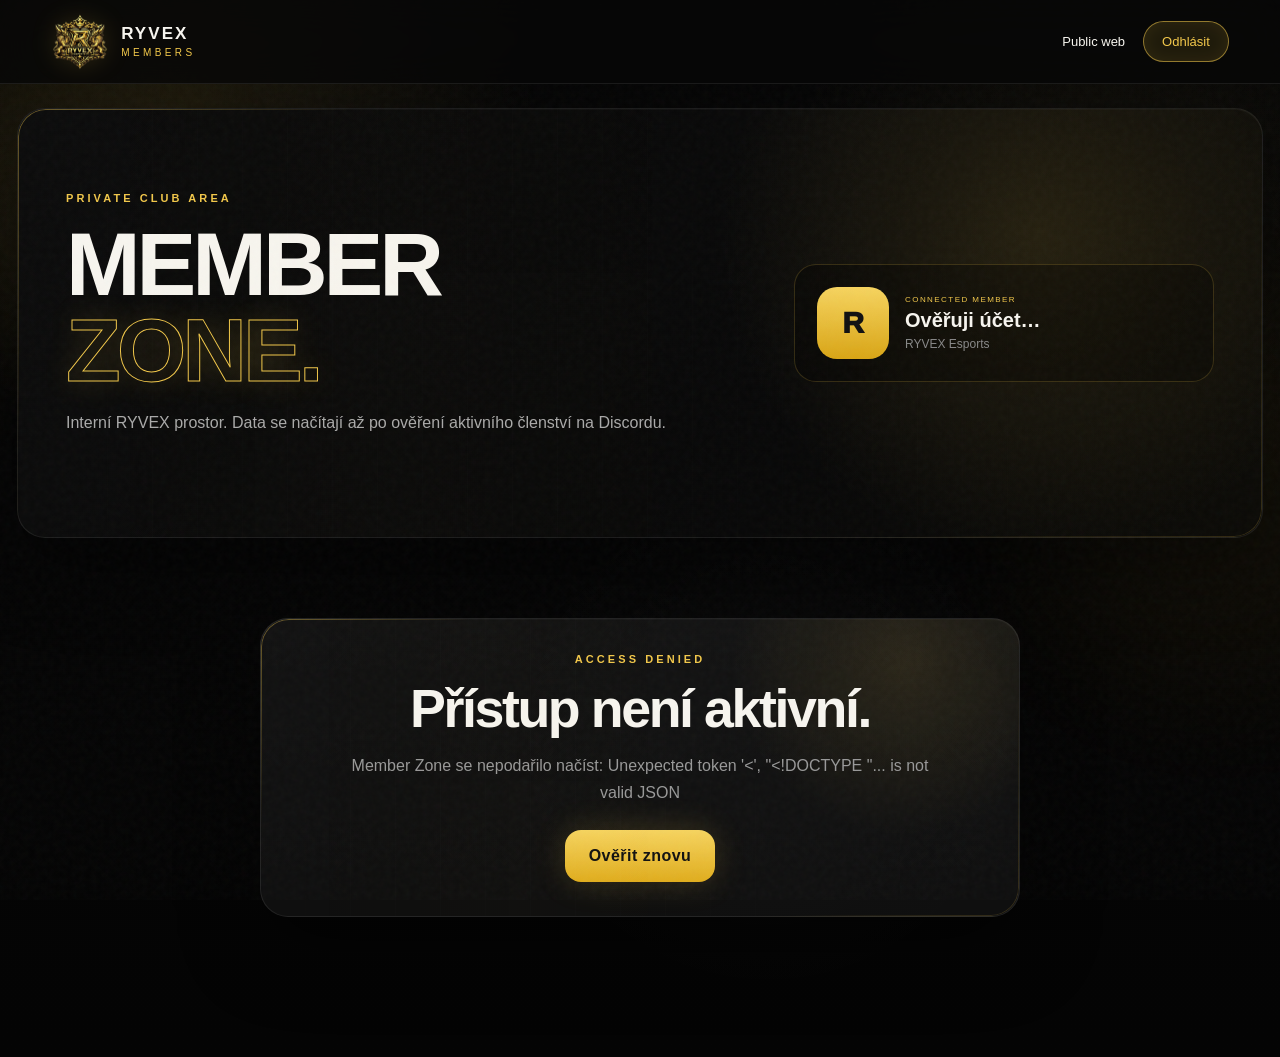
==== members.html @ 7bef1211 "Add files via upload" ====
<!doctype html>
<html lang="cs">
<head>
  <meta charset="utf-8" />
  <meta name="viewport" content="width=device-width, initial-scale=1" />
  <meta name="theme-color" content="#060606" />
  <meta name="robots" content="noindex,nofollow" />
  <title>RYVEX Member Zone</title>
  <link rel="icon" href="assets/ryvex-emblem.png" />
  <link rel="stylesheet" href="styles.css" />
</head>
<body class="member-page">
  <div class="bg-orb orb-a"></div><div class="bg-orb orb-b"></div><div class="noise"></div>
  <header class="topbar">
    <a class="brand" href="/" aria-label="RYVEX Esports – domů"><img src="assets/ryvex-emblem.png" alt="" /><div><strong>RYVEX</strong><span>MEMBERS</span></div></a>
    <nav class="member-top-actions"><a href="/">Public web</a><a class="nav-cta" href="/auth/logout">Odhlásit</a></nav>
  </header>

  <main class="member-shell">
    <section class="member-hero panel">
      <div>
        <div class="eyebrow">PRIVATE CLUB AREA</div>
        <h1>MEMBER<br><span>ZONE.</span></h1>
        <p>Interní RYVEX prostor. Data se načítají až po ověření aktivního členství na Discordu.</p>
      </div>
      <div class="member-identity" id="memberIdentity"><div class="member-avatar">R</div><div><small>CONNECTED MEMBER</small><strong>Ověřuji účet…</strong><span>RYVEX Esports</span></div></div>
    </section>

    <section class="member-dashboard" id="memberDashboard" hidden>
      <div class="member-kpis">
        <article class="member-kpi panel"><span id="mMembers">—</span><strong>MEMBERS</strong><small>Club roster</small></article>
        <article class="member-kpi panel"><span id="mOnline">—</span><strong>ONLINE</strong><small>Discord live</small></article>
        <article class="member-kpi panel"><span id="mWins">—</span><strong>WINS</strong><small>Manager sync</small></article>
        <article class="member-kpi panel"><span id="mForm">—</span><strong>FORM</strong><small>Recent games</small></article>
      </div>

      <div class="member-layout">
        <section class="panel member-block"><div class="member-block-head"><div><div class="eyebrow">CLUB CALENDAR</div><h2>Next events</h2></div><span class="status-pill live-ok">PRIVATE LIVE</span></div><div class="member-list" id="memberEvents"></div></section>
        <section class="panel member-block"><div class="member-block-head"><div><div class="eyebrow">RYVEX MANAGER</div><h2>Recent results</h2></div></div><div class="member-list" id="memberResults"></div></section>
      </div>

      <section class="panel member-block"><div class="member-block-head"><div><div class="eyebrow">ROSTER</div><h2>Club members</h2></div><span class="status-pill" id="memberRosterCount">LIVE</span></div><div class="member-roster" id="memberRoster"></div></section>

      <section class="member-tools">
        <article class="panel member-tool"><span>01</span><strong>Hlasování</strong><p>Interní týmová hlasování a účast.</p><small>COMING NEXT</small></article>
        <article class="panel member-tool"><span>02</span><strong>Lineup Studio</strong><p>Sestava, pozice a matchday příprava.</p><small>COMING NEXT</small></article>
        <article class="panel member-tool"><span>03</span><strong>Club Center</strong><p>Interní panely RYVEX Manageru na webu.</p><small>COMING NEXT</small></article>
      </section>
    </section>

    <section class="panel member-error" id="memberError" hidden><div class="eyebrow">ACCESS DENIED</div><h2>Přístup není aktivní.</h2><p id="memberErrorText">Pro vstup musí být Discord účet členem RYVEX Esports.</p><a class="btn btn-primary" href="/auth/login">Ověřit znovu</a></section>
  </main>
  <script src="members.js"></script>
</body>
</html>
---- styles.css ----
:root{
  --bg:#050505;--bg-soft:#090909;--panel:rgba(15,15,15,.82);--panel-strong:rgba(12,12,12,.94);
  --gold:#f2c84b;--gold-2:#a67917;--gold-soft:rgba(242,200,75,.12);--gold-line:rgba(242,200,75,.22);
  --text:#f7f5ef;--muted:#a8a8a8;--line:rgba(255,255,255,.08);--radius:28px;--shadow:0 30px 80px rgba(0,0,0,.45)
}
*{box-sizing:border-box}html{scroll-behavior:smooth}body{margin:0;background:radial-gradient(circle at 15% 10%,rgba(242,200,75,.09),transparent 24%),radial-gradient(circle at 86% 22%,rgba(242,200,75,.05),transparent 24%),radial-gradient(circle at 60% 70%,rgba(255,255,255,.02),transparent 25%),linear-gradient(180deg,#060606 0%,#040404 100%);color:var(--text);font-family:Inter,ui-sans-serif,-apple-system,BlinkMacSystemFont,"Segoe UI",sans-serif;overflow-x:hidden}a{color:inherit;text-decoration:none}img{display:block;max-width:100%}
.noise{position:fixed;inset:0;pointer-events:none;z-index:2;opacity:.035;background-image:url("data:image/svg+xml,%3Csvg viewBox='0 0 180 180' xmlns='http://www.w3.org/2000/svg'%3E%3Cfilter id='n'%3E%3CfeTurbulence type='fractalNoise' baseFrequency='.8' numOctaves='4' stitchTiles='stitch'/%3E%3C/filter%3E%3Crect width='100%25' height='100%25' filter='url(%23n)' opacity='.9'/%3E%3C/svg%3E")}
.bg-orb{position:fixed;border-radius:50%;filter:blur(95px);pointer-events:none;z-index:0;opacity:.95}.orb-a{width:260px;height:260px;left:-80px;top:80px;background:rgba(242,200,75,.08)}.orb-b{width:360px;height:360px;right:-120px;top:320px;background:rgba(242,200,75,.06)}.orb-c{width:260px;height:260px;left:40%;bottom:10%;background:rgba(255,255,255,.025)}
.topbar{position:sticky;top:0;z-index:60;height:84px;padding:0 clamp(18px,4vw,54px);display:flex;align-items:center;justify-content:space-between;background:rgba(7,7,7,.78);border-bottom:1px solid var(--line);backdrop-filter:blur(18px)}
.brand{display:flex;align-items:center;gap:12px;position:relative;z-index:1}.brand img{width:58px;height:58px;object-fit:contain;border:0!important;border-radius:0!important;background:transparent!important;box-shadow:none!important;filter:drop-shadow(0 0 12px rgba(242,200,75,.15))}.brand div{display:grid;line-height:1}.brand strong{font-size:17px;letter-spacing:.12em}.brand span{font-size:10px;letter-spacing:.34em;color:var(--gold);margin-top:6px}
.nav{display:flex;align-items:center;gap:22px;font-size:13px;color:#d8d8d8}.nav a{transition:.25s}.nav a:hover{color:var(--gold)}.nav-cta{padding:12px 18px;border:1px solid rgba(242,200,75,.55);border-radius:999px;color:var(--gold)!important;background:rgba(242,200,75,.10);box-shadow:inset 0 0 18px rgba(242,200,75,.08)}.menu-toggle{display:none;background:none;border:0;color:white;font-size:28px}
.page-shell{position:relative;z-index:1;width:min(1280px,calc(100% - 34px));margin:0 auto;padding:24px 0 36px}.section{padding:30px 0}
.panel{background:linear-gradient(180deg,rgba(255,255,255,.025),rgba(255,255,255,.01)),radial-gradient(circle at 85% 15%,rgba(242,200,75,.11),transparent 25%),var(--panel);border:1px solid rgba(255,255,255,.08);box-shadow:var(--shadow),inset 0 1px 0 rgba(255,255,255,.03);border-radius:var(--radius);position:relative;overflow:hidden}.panel::before{content:"";position:absolute;inset:0;border-radius:inherit;padding:1px;background:linear-gradient(135deg,rgba(242,200,75,.42),transparent 20%,transparent 78%,rgba(242,200,75,.18));-webkit-mask:linear-gradient(#000 0 0) content-box,linear-gradient(#000 0 0);-webkit-mask-composite:xor;mask-composite:exclude;pointer-events:none}.panel::after{content:"";position:absolute;inset:0;background:linear-gradient(90deg,transparent,rgba(242,200,75,.02),transparent 60%),repeating-linear-gradient(90deg,transparent 0 44px,rgba(255,255,255,.012) 44px 45px);opacity:.55;pointer-events:none}
.panel-hero{min-height:650px;padding:58px;display:flex;align-items:center;position:relative;overflow:hidden;border:1px solid rgba(255,255,255,.08);border-bottom:0;border-radius:30px 30px 0 0;background:linear-gradient(110deg,rgba(12,12,12,.97) 0%,rgba(10,10,10,.94) 52%,rgba(8,10,16,.94) 100%);box-shadow:var(--shadow),inset 0 1px 0 rgba(255,255,255,.03)}
.panel-hero::before{content:"";position:absolute;inset:0;background:radial-gradient(circle at 82% 48%,rgba(242,200,75,.10),transparent 22%),linear-gradient(90deg,transparent 54%,rgba(48,63,120,.06) 100%),repeating-linear-gradient(90deg,transparent 0 52px,rgba(255,255,255,.012) 52px 53px);pointer-events:none}.panel-hero::after{content:"";position:absolute;inset:0;border-radius:inherit;padding:1px;background:linear-gradient(135deg,rgba(242,200,75,.42),transparent 22%,transparent 78%,rgba(242,200,75,.16));-webkit-mask:linear-gradient(#000 0 0) content-box,linear-gradient(#000 0 0);-webkit-mask-composite:xor;mask-composite:exclude;pointer-events:none}
.hero-copy{width:min(58%,720px);position:relative;z-index:3}.eyebrow{color:var(--gold);font-size:11px;font-weight:800;letter-spacing:.28em;margin-bottom:18px}h1,h2,h3{margin:0;letter-spacing:-.045em;line-height:.95}h1{font-size:clamp(56px,7.3vw,106px);font-weight:900}h1 span{color:transparent;-webkit-text-stroke:1px var(--gold);text-shadow:0 0 30px rgba(242,200,75,.16)}h2{font-size:clamp(40px,4.2vw,64px)}.hero p,.feature p,.app-copy p,.join-panel p{max-width:640px;color:#b8b8b8;font-size:17px;line-height:1.8;margin:24px 0 0}.hero-actions{display:flex;gap:14px;flex-wrap:wrap;margin-top:32px}
.btn{display:inline-flex;align-items:center;justify-content:center;min-height:52px;padding:0 24px;border-radius:16px;font-weight:800;letter-spacing:.03em;transition:transform .2s,box-shadow .2s}.btn:hover{transform:translateY(-1px)}.btn-primary{background:linear-gradient(180deg,#f6d45f,#e0ad1d);color:#111;box-shadow:0 0 32px rgba(242,200,75,.18)}.btn-ghost{background:rgba(255,255,255,.02);border:1px solid var(--line);color:#f5f5f5}
.hero-art{position:absolute;right:-2%;top:0;width:51%;height:100%;z-index:1;overflow:hidden;pointer-events:none}.hero-art::before{content:"";position:absolute;inset:0;background:linear-gradient(90deg,rgba(8,8,8,.98) 0%,rgba(8,8,8,.45) 16%,transparent 48%),radial-gradient(circle at 62% 50%,rgba(242,200,75,.10),transparent 42%);z-index:2}.hero-art::after{content:"";position:absolute;inset:0;background:linear-gradient(180deg,rgba(5,5,5,.10),transparent 24%,transparent 74%,rgba(5,5,5,.30));z-index:3}.hero-art img{position:absolute;width:min(690px,98%);height:auto;right:-2%;top:50%;transform:translateY(-50%) scale(1.03);opacity:.31;filter:saturate(.92) brightness(.78) drop-shadow(0 0 28px rgba(242,200,75,.17));z-index:1}.hero-art-glow{position:absolute;width:72%;aspect-ratio:1;right:0;top:50%;transform:translateY(-50%);border-radius:50%;background:radial-gradient(circle,rgba(242,200,75,.16),rgba(242,200,75,.035) 48%,transparent 72%);filter:blur(30px);z-index:0}.hero-art-word{position:absolute;right:-6%;top:44%;transform:translateY(-50%) rotate(-7deg);font-size:clamp(120px,18vw,290px);font-weight:950;letter-spacing:-.09em;color:rgba(255,255,255,.018);z-index:0}
.hero-signature{position:absolute;right:5.5%;bottom:34px;z-index:4;display:flex;align-items:center;gap:12px;color:#8c8c8c;font-size:9px;letter-spacing:.33em}.hero-signature i{width:34px;height:1px;background:rgba(242,200,75,.42)}
.hero-ticker{display:flex;align-items:center;justify-content:center;gap:20px;white-space:nowrap;color:#c6c6c6;font-weight:800;letter-spacing:.15em;font-size:10px;min-height:62px;overflow-x:auto;scrollbar-width:none;padding:0 24px;margin-top:0;border:1px solid rgba(255,255,255,.08);border-top:1px solid rgba(242,200,75,.12);border-radius:0 0 30px 30px;background:linear-gradient(110deg,rgba(12,12,12,.97),rgba(9,9,11,.95) 58%,rgba(8,10,16,.94));box-shadow:0 18px 50px rgba(0,0,0,.28);position:relative}.hero-ticker::before{content:"";position:absolute;inset:0;background:linear-gradient(90deg,transparent,rgba(242,200,75,.028),transparent 62%);pointer-events:none}.hero-ticker::-webkit-scrollbar{display:none}.hero-ticker span{color:var(--gold);flex:0 0 auto}.hero-ticker div{flex:0 0 auto}
.section-head{display:flex;align-items:flex-end;justify-content:space-between;gap:24px;margin-bottom:26px;padding:0 4px}.section-note{max-width:380px;color:var(--muted);text-align:right;line-height:1.7}.status-pill,.badge{font-size:10px;letter-spacing:.14em;font-weight:800;padding:9px 12px;border-radius:999px;border:1px solid rgba(242,200,75,.3);color:var(--gold);background:rgba(242,200,75,.10)}
.match-shell{padding:26px}.match-card-main{display:grid;grid-template-columns:1fr .8fr 1fr;align-items:center;gap:24px;padding:10px 4px 28px}.team-side{display:grid;justify-items:center;gap:8px;text-align:center}.team-side img{width:150px;height:150px;object-fit:contain;border:0;border-radius:0;background:transparent;filter:drop-shadow(0 0 18px rgba(242,200,75,.16))}.team-side strong{font-size:28px;letter-spacing:.06em}.team-side span{font-size:10px;letter-spacing:.26em;color:var(--gold)}.match-meta{text-align:center}.match-meta small{font-size:10px;letter-spacing:.25em;color:var(--muted)}.vs{font-size:54px;font-weight:900;margin:12px 0;color:var(--gold)}.match-meta p{margin:0;color:#b6b6b6;font-size:18px}.match-time{margin-top:14px;font-size:11px;letter-spacing:.17em;color:#d6d6d6}.opponent-mark{width:130px;height:130px;border-radius:22px;border:1px dashed rgba(255,255,255,.14);display:grid;place-items:center;font-size:54px;font-weight:900;color:#333;background:rgba(255,255,255,.015)}
.results-grid{display:grid;grid-template-columns:1fr 1fr;gap:16px}.result-card{border:1px solid var(--line);border-radius:22px;background:rgba(10,10,10,.64);padding:22px;display:grid;gap:16px}.result-card>div{display:flex;justify-content:space-between;align-items:center}.result-card strong{font-size:20px}.result-card b{color:var(--gold)}.result-card small,.muted{color:var(--muted)}
.team-section{padding-top:36px}.roster-grid{display:grid;grid-template-columns:repeat(4,1fr);gap:18px}.player-card{min-height:305px;padding:22px;display:flex;flex-direction:column;justify-content:flex-end;position:relative;overflow:hidden;border-radius:24px;border:1px solid rgba(255,255,255,.08);background:radial-gradient(circle at 50% 12%,rgba(242,200,75,.12),transparent 24%),linear-gradient(165deg,rgba(19,19,19,.96),rgba(8,8,8,.98));box-shadow:var(--shadow)}.player-card::before{content:"";position:absolute;inset:0;border-radius:inherit;padding:1px;background:linear-gradient(135deg,rgba(242,200,75,.34),transparent 24%,transparent 78%,rgba(242,200,75,.14));-webkit-mask:linear-gradient(#000 0 0) content-box,linear-gradient(#000 0 0);-webkit-mask-composite:xor;mask-composite:exclude}.player-card::after{content:"R";position:absolute;top:12px;right:18px;font-size:118px;font-weight:900;color:rgba(242,200,75,.05);line-height:1}.player-card .number{position:absolute;top:18px;left:20px;color:var(--gold);font-size:11px;font-weight:800;letter-spacing:.16em}.player-card .avatar{width:92px;height:92px;border-radius:50%;border:1px solid rgba(242,200,75,.25);display:grid;place-items:center;margin-bottom:28px;font-size:32px;font-weight:900;background:#0d0d0d;color:var(--gold);position:relative;z-index:1}.player-card h3{font-size:23px;position:relative;z-index:1}.player-card p{margin:8px 0 0;color:#9c9c9c;font-size:12px;letter-spacing:.12em;line-height:1.5;position:relative;z-index:1}
.stats-shell{padding:18px}.stats-grid{display:grid;grid-template-columns:repeat(4,1fr);gap:16px}.stat{min-height:180px;border:1px solid var(--line);border-radius:22px;background:rgba(10,10,10,.66);padding:26px;display:flex;flex-direction:column;justify-content:flex-end}.stat span{font-size:58px;font-weight:900;color:var(--gold)}.stat strong{font-size:15px;letter-spacing:.14em;margin-top:10px}.stat small{color:var(--muted);margin-top:8px}
.split-stream{display:grid;grid-template-columns:.82fr 1.18fr;gap:18px;align-items:stretch}.feature,.stream-frame{padding:34px}.feature{display:flex;flex-direction:column;justify-content:center}.stream-frame{aspect-ratio:16/9;position:relative}.live-dot{position:absolute;top:22px;left:22px;font-size:10px;letter-spacing:.16em;background:rgba(0,0,0,.52);padding:9px 12px;border-radius:999px;border:1px solid var(--line);z-index:1}.live-dot span{width:7px;height:7px;background:#555;display:inline-block;border-radius:50%;margin-right:7px}.stream-placeholder{position:absolute;inset:0;display:grid;place-content:center;text-align:center;gap:10px;z-index:1}.play{width:72px;height:72px;border-radius:50%;display:grid;place-items:center;margin:auto;border:1px solid rgba(242,200,75,.3);background:rgba(242,200,75,.12);color:var(--gold)}.stream-placeholder strong{font-size:34px}.stream-placeholder small{color:var(--muted)}
.app-shell{padding:34px;display:grid;grid-template-columns:1fr .85fr;align-items:center;gap:34px}.app-badges{display:flex;gap:10px;margin-top:28px;flex-wrap:wrap}.app-badges span{padding:8px 11px;border-radius:999px;border:1px solid var(--line);font-size:10px;letter-spacing:.15em;color:#b9b9b9;background:rgba(255,255,255,.02)}.app-preview{display:grid;justify-items:center;gap:20px}.phone-mock{width:min(330px,100%);padding:12px;border-radius:34px;border:1px solid rgba(242,200,75,.26);background:linear-gradient(180deg,rgba(255,255,255,.05),rgba(0,0,0,.3));box-shadow:var(--shadow)}.phone-notch{width:94px;height:18px;background:#0b0b0b;border-radius:0 0 16px 16px;margin:0 auto 10px}.phone-screen{min-height:520px;border-radius:24px;padding:18px;background:radial-gradient(circle at 60% 12%,rgba(242,200,75,.10),transparent 22%),linear-gradient(180deg,#0f0f0f,#090909);border:1px solid rgba(255,255,255,.05)}.mini-badge{font-size:10px;letter-spacing:.22em;color:var(--gold);font-weight:800}.mini-title{font-size:28px;font-weight:900;margin-top:16px}.mini-cards{display:grid;gap:12px;margin-top:24px}.mini-cards div{height:74px;border-radius:18px;background:linear-gradient(180deg,rgba(255,255,255,.04),rgba(255,255,255,.015));border:1px solid rgba(242,200,75,.14)}.mini-footer{margin-top:18px;color:#8b8b8b;font-size:12px;line-height:1.6}
.join-panel{padding:34px;display:flex;align-items:center;justify-content:space-between;gap:30px}.footer-wrap{width:min(1280px,calc(100% - 34px));margin:0 auto 44px;padding:28px 0 18px;border-top:1px solid var(--line);display:grid;grid-template-columns:1fr auto auto;align-items:center;gap:26px;color:var(--muted);font-size:12px;position:relative;z-index:1}.footer-brand{display:flex;align-items:center;gap:12px}.footer-brand img{width:48px;height:48px;object-fit:contain;border:0;background:transparent;filter:drop-shadow(0 0 10px rgba(242,200,75,.12))}.footer-brand div{display:grid}.footer-brand strong{color:white}.footer-brand span{font-size:9px;letter-spacing:.17em;color:var(--gold);margin-top:5px}.footer-links{display:flex;gap:20px}.footer-links a:hover{color:var(--gold)}
.reveal{opacity:0;transform:translateY(18px);transition:opacity .7s ease,transform .7s ease}.reveal.visible{opacity:1;transform:none}
@media(max-width:1100px){.split-stream{grid-template-columns:1fr}.app-shell{grid-template-columns:1fr}.hero-copy{width:62%}.hero-art{width:54%}.hero-art img{width:min(600px,104%)}}
@media(max-width:980px){.nav{position:absolute;top:82px;left:14px;right:14px;display:none;flex-direction:column;align-items:stretch;background:#0b0b0b;border:1px solid var(--line);border-radius:20px;padding:18px;box-shadow:var(--shadow)}.nav.open{display:flex}.menu-toggle{display:block}.match-card-main{grid-template-columns:1fr;gap:30px}.roster-grid,.stats-grid{grid-template-columns:repeat(2,1fr)}.join-panel{align-items:flex-start;flex-direction:column}.footer-wrap{grid-template-columns:1fr;justify-items:start}.hero-copy{width:67%}.hero-art{width:48%;opacity:.9}}
@media(max-width:700px){.page-shell{width:min(100% - 18px,1280px);padding-top:12px}.section{padding:20px 0}.topbar{padding:0 14px}.brand img{width:48px;height:48px}.brand div{display:none}.panel-hero{padding:28px 24px;min-height:650px;align-items:flex-start}.hero-copy{width:100%;z-index:4}.hero-art{width:100%;right:-14%;top:18%;height:76%;opacity:.72}.hero-art::before{background:linear-gradient(90deg,rgba(8,8,8,.94) 0%,rgba(8,8,8,.48) 35%,transparent 72%),radial-gradient(circle at 68% 52%,rgba(242,200,75,.08),transparent 44%)}.hero-art img{width:min(520px,100%);right:-4%;opacity:.24}.hero-art-word{font-size:150px;right:-12%;opacity:.7}.hero-signature{right:24px;bottom:22px;font-size:8px}.hero-ticker{justify-content:flex-start;padding:0 16px;overflow:auto}h1{font-size:clamp(46px,14vw,68px)}h2{font-size:clamp(38px,11vw,52px)}.hero p,.feature p,.app-copy p,.join-panel p{font-size:16px;line-height:1.75}.section-head{align-items:flex-start;flex-direction:column}.section-note{text-align:left}.results-grid,.roster-grid,.stats-grid{grid-template-columns:1fr}.match-shell,.stats-shell,.feature,.stream-frame,.app-shell,.join-panel{padding:22px}.team-side img,.opponent-mark{width:120px;height:120px}.app-shell{gap:24px}.phone-screen{min-height:300px}.stream-frame{min-height:320px;aspect-ratio:auto}.stream-placeholder strong{font-size:28px}}

/* RYVEX WEBSITE 1.5 • LIVE + SECURITY UI */
.status-pill.live-ok{border-color:rgba(70,220,125,.42);color:#8ff0b3;background:rgba(70,220,125,.08);box-shadow:0 0 20px rgba(70,220,125,.08)}
.player-card .avatar{overflow:hidden}.player-card .avatar img{width:100%;height:100%;object-fit:cover;border-radius:50%}.presence{position:relative;z-index:2;width:max-content;margin:0 0 10px;padding:6px 8px;border-radius:999px;border:1px solid var(--line);font-size:8px;font-weight:900;letter-spacing:.16em;color:#777;background:rgba(0,0,0,.32)}.presence.online{color:#8ff0b3;border-color:rgba(70,220,125,.28);background:rgba(70,220,125,.08)}
.badge.outcome-w{color:#8ff0b3;border-color:rgba(70,220,125,.35);background:rgba(70,220,125,.08)}.badge.outcome-l{color:#ff9f9f;border-color:rgba(255,100,100,.3);background:rgba(255,100,100,.07)}.badge.outcome-d{color:#d5d5d5;border-color:rgba(255,255,255,.16);background:rgba(255,255,255,.04)}
.stream-frame{overflow:hidden;background:radial-gradient(circle at 50% 50%,rgba(242,200,75,.07),transparent 42%),#070707}.stream-embed{position:absolute;inset:0;width:100%;height:100%;border:0;z-index:0}.live-dot.online{color:#fff;border-color:rgba(255,55,55,.35);background:rgba(130,0,0,.5)}.live-dot.online span{background:#ff3030;box-shadow:0 0 14px rgba(255,48,48,.8)}

.mini-app-head{display:grid;grid-template-columns:38px 1fr auto;align-items:center;gap:9px;padding-bottom:13px;border-bottom:1px solid rgba(255,255,255,.07)}.mini-app-head img{width:38px;height:38px;object-fit:contain;filter:drop-shadow(0 0 8px rgba(242,200,75,.18))}.mini-app-head div{display:grid;gap:2px}.mini-app-head b{font-size:11px;letter-spacing:.03em}.mini-app-head small{font-size:7px;letter-spacing:.2em;color:var(--gold)}.mini-app-head>span{font-size:7px;font-weight:900;letter-spacing:.15em;color:#8ff0b3}.mini-app-head>span i{display:inline-block;width:5px;height:5px;border-radius:50%;background:#53d989;box-shadow:0 0 8px rgba(83,217,137,.8);margin-right:4px}.mini-app-hero{margin-top:14px;padding:16px;border-radius:18px;border:1px solid rgba(242,200,75,.18);background:radial-gradient(circle at 88% 18%,rgba(242,200,75,.12),transparent 34%),linear-gradient(145deg,#17130b,#090909 62%)}.mini-app-hero small{display:block;color:var(--gold);font-size:7px;font-weight:900;letter-spacing:.23em;margin-bottom:8px}.mini-app-hero strong{font-size:24px;line-height:.92;letter-spacing:-.05em}.mini-app-hero strong em{font-style:normal;color:transparent;-webkit-text-stroke:1px var(--gold)}.mini-app-hero p{font-size:9px!important;line-height:1.45!important;color:#8f8f8f!important;margin:9px 0 0!important}.mini-app-stats{display:grid;grid-template-columns:1fr 1fr;gap:8px;margin-top:9px}.mini-app-stats>div{min-height:72px;border-radius:15px;border:1px solid rgba(255,255,255,.07);background:#0c0c0e;padding:12px;display:grid;align-content:end}.mini-app-stats b{font-size:24px;color:var(--gold)}.mini-app-stats small{font-size:7px;letter-spacing:.18em;color:#818181;margin-top:4px}.mini-app-cards{display:grid;grid-template-columns:repeat(3,1fr);gap:7px;margin-top:9px}.mini-app-cards>div{min-width:0;height:65px;border-radius:14px;border:1px solid rgba(242,200,75,.12);background:linear-gradient(180deg,rgba(255,255,255,.035),rgba(255,255,255,.012));padding:10px;display:grid;align-content:end}.mini-app-cards b{font-size:9px;white-space:nowrap;overflow:hidden;text-overflow:ellipsis}.mini-app-cards span{font-size:6.5px;color:#777;margin-top:3px;white-space:nowrap;overflow:hidden;text-overflow:ellipsis}.mini-app-nav{display:grid;grid-template-columns:repeat(4,1fr);gap:5px;margin-top:12px;padding:8px;border-radius:14px;background:#0a0a0c;border:1px solid rgba(255,255,255,.06)}.mini-app-nav span{font-size:7px;color:#747474;text-align:center;padding:5px 2px;border-radius:8px}.mini-app-nav span.active{color:var(--gold);background:rgba(242,200,75,.08)}

@media(max-width:700px){.phone-mock{width:min(330px,100%)}.phone-screen{min-height:500px}.mini-app-cards{grid-template-columns:1fr 1fr 1fr}.result-card strong{font-size:18px}}


/* RYVEX WEBSITE 1.5.1 • LAYOUT FIX
   Keep the hero and main composition at the original 1280px so artwork is not stretched.
   Only the rounded content blocks/cards breathe wider on large desktop screens. */
@media(min-width:1360px){
  #matches .match-shell,
  #team .roster-grid,
  #stats .stats-shell,
  #stream,
  #app .app-shell,
  #members .member-gate{
    width:min(1420px,calc(100vw - 64px));
    position:relative;
    left:50%;
    translate:-50% 0;
  }
}

/* RYVEX WEBSITE 1.6 • MEMBER GATE */
.member-gate{padding:38px;display:grid;grid-template-columns:1.25fr .75fr;gap:28px;align-items:center}.member-gate-copy p{max-width:720px;color:#b8b8b8;font-size:17px;line-height:1.8}.member-benefits{display:flex;flex-wrap:wrap;gap:9px;margin-top:24px}.member-benefits span{padding:8px 11px;border-radius:999px;border:1px solid rgba(242,200,75,.18);background:rgba(242,200,75,.06);color:#d7c57f;font-size:9px;font-weight:900;letter-spacing:.14em}.member-gate-card{min-height:320px;border-radius:24px;border:1px solid rgba(242,200,75,.18);background:linear-gradient(145deg,rgba(242,200,75,.08),rgba(255,255,255,.015) 48%,rgba(0,0,0,.18));padding:28px;display:flex;flex-direction:column;align-items:flex-start;justify-content:center;gap:14px}.member-gate-card p{margin:0;color:#9b9b9b;line-height:1.65}.member-gate-card small{color:#777}.member-lock{width:58px;height:58px;border-radius:18px;display:grid;place-items:center;font-size:30px;font-weight:950;color:#111;background:linear-gradient(180deg,#f6d45f,#dca514);box-shadow:0 0 30px rgba(242,200,75,.16)}.auth-message{margin-top:18px;padding:13px 15px;border-radius:14px;border:1px solid rgba(255,100,100,.24);background:rgba(255,80,80,.06);color:#ffb0b0;font-size:13px;line-height:1.5}

.member-page{min-height:100vh}.member-top-actions{display:flex;align-items:center;gap:18px;font-size:13px}.member-shell{position:relative;z-index:1;width:min(1380px,calc(100% - 34px));margin:0 auto;padding:24px 0 60px}.member-hero{min-height:430px;padding:48px;display:grid;grid-template-columns:1.2fr .8fr;align-items:center;gap:30px;background:radial-gradient(circle at 82% 30%,rgba(242,200,75,.12),transparent 30%),linear-gradient(120deg,#0c0c0c,#080808 65%,#0c0b07)}.member-hero h1{font-size:clamp(58px,7vw,100px)}.member-hero p{max-width:650px;color:#aaa;line-height:1.8;font-size:16px}.member-identity{justify-self:end;width:min(420px,100%);padding:22px;border-radius:22px;border:1px solid rgba(242,200,75,.18);background:rgba(0,0,0,.28);display:grid;grid-template-columns:72px 1fr;align-items:center;gap:16px}.member-avatar{width:72px;height:72px;border-radius:20px;overflow:hidden;display:grid;place-items:center;background:linear-gradient(180deg,#f6d45f,#d9a515);color:#111;font-size:30px;font-weight:950}.member-avatar img{width:100%;height:100%;object-fit:cover}.member-identity div:last-child{display:grid;gap:5px}.member-identity small{font-size:8px;letter-spacing:.18em;color:var(--gold)}.member-identity strong{font-size:20px}.member-identity span{font-size:12px;color:#888}
.member-dashboard{margin-top:22px}.member-kpis{display:grid;grid-template-columns:repeat(4,1fr);gap:14px}.member-kpi{min-height:160px;padding:22px;display:flex;flex-direction:column;justify-content:flex-end}.member-kpi span{font-size:48px;font-weight:950;color:var(--gold)}.member-kpi strong{font-size:13px;letter-spacing:.13em;margin-top:8px}.member-kpi small{color:#777;margin-top:6px}.member-layout{display:grid;grid-template-columns:1fr 1fr;gap:16px;margin-top:16px}.member-block{padding:28px;margin-top:16px}.member-layout .member-block{margin-top:0}.member-block-head{display:flex;justify-content:space-between;align-items:flex-end;gap:20px;margin-bottom:20px}.member-block-head h2{font-size:36px}.member-list{display:grid;gap:10px}.member-list-item{min-height:78px;padding:15px 16px;border-radius:16px;border:1px solid rgba(255,255,255,.07);background:rgba(255,255,255,.018);display:flex;align-items:center;justify-content:space-between;gap:18px}.member-list-item div{display:grid;gap:6px}.member-list-item strong{font-size:14px}.member-list-item small{color:#777}.member-list-item>span{font-size:8px;font-weight:900;letter-spacing:.12em;color:var(--gold);padding:6px 8px;border-radius:999px;border:1px solid rgba(242,200,75,.16);white-space:nowrap}.member-roster{display:grid;grid-template-columns:repeat(3,1fr);gap:10px}.member-roster-card{min-height:82px;padding:14px;border:1px solid rgba(255,255,255,.07);border-radius:16px;background:rgba(255,255,255,.018);display:grid;grid-template-columns:48px 1fr 10px;align-items:center;gap:12px}.member-roster-avatar{width:48px;height:48px;border-radius:14px;overflow:hidden;display:grid;place-items:center;background:#141414;color:var(--gold);font-weight:900}.member-roster-avatar img{width:100%;height:100%;object-fit:cover}.member-roster-card>div:nth-child(2){display:grid;gap:5px;min-width:0}.member-roster-card strong{font-size:13px;white-space:nowrap;overflow:hidden;text-overflow:ellipsis}.member-roster-card small{font-size:10px;color:#777;white-space:nowrap;overflow:hidden;text-overflow:ellipsis}.member-roster-card i{width:8px;height:8px;border-radius:50%;background:#444}.member-roster-card i.online{background:#56dd8b;box-shadow:0 0 10px rgba(86,221,139,.7)}.member-tools{display:grid;grid-template-columns:repeat(3,1fr);gap:14px;margin-top:16px}.member-tool{min-height:210px;padding:24px;display:flex;flex-direction:column;align-items:flex-start;justify-content:flex-end}.member-tool>span{position:absolute;right:18px;top:16px;font-size:46px;font-weight:950;color:rgba(242,200,75,.08)}.member-tool strong{font-size:22px}.member-tool p{color:#888;line-height:1.6;margin:10px 0}.member-tool small{color:var(--gold);font-size:8px;font-weight:900;letter-spacing:.15em}.member-error{max-width:760px;margin:80px auto;padding:34px;text-align:center}.member-error p{color:#999;line-height:1.7;margin:18px auto 24px;max-width:600px}
@media(max-width:980px){.member-gate,.member-hero{grid-template-columns:1fr}.member-identity{justify-self:start}.member-kpis{grid-template-columns:repeat(2,1fr)}.member-layout{grid-template-columns:1fr}.member-roster{grid-template-columns:repeat(2,1fr)}.member-tools{grid-template-columns:1fr}}
@media(max-width:700px){.member-gate{padding:22px}.member-shell{width:min(100% - 18px,1380px);padding-top:12px}.member-hero{padding:26px 22px;min-height:520px}.member-hero h1{font-size:56px}.member-identity{grid-template-columns:56px 1fr}.member-avatar{width:56px;height:56px}.member-top-actions>a:first-child{display:none}.member-kpis,.member-roster{grid-template-columns:1fr}.member-block{padding:20px}.member-block-head{align-items:flex-start;flex-direction:column}.member-list-item{align-items:flex-start}.member-tools{grid-template-columns:1fr}}
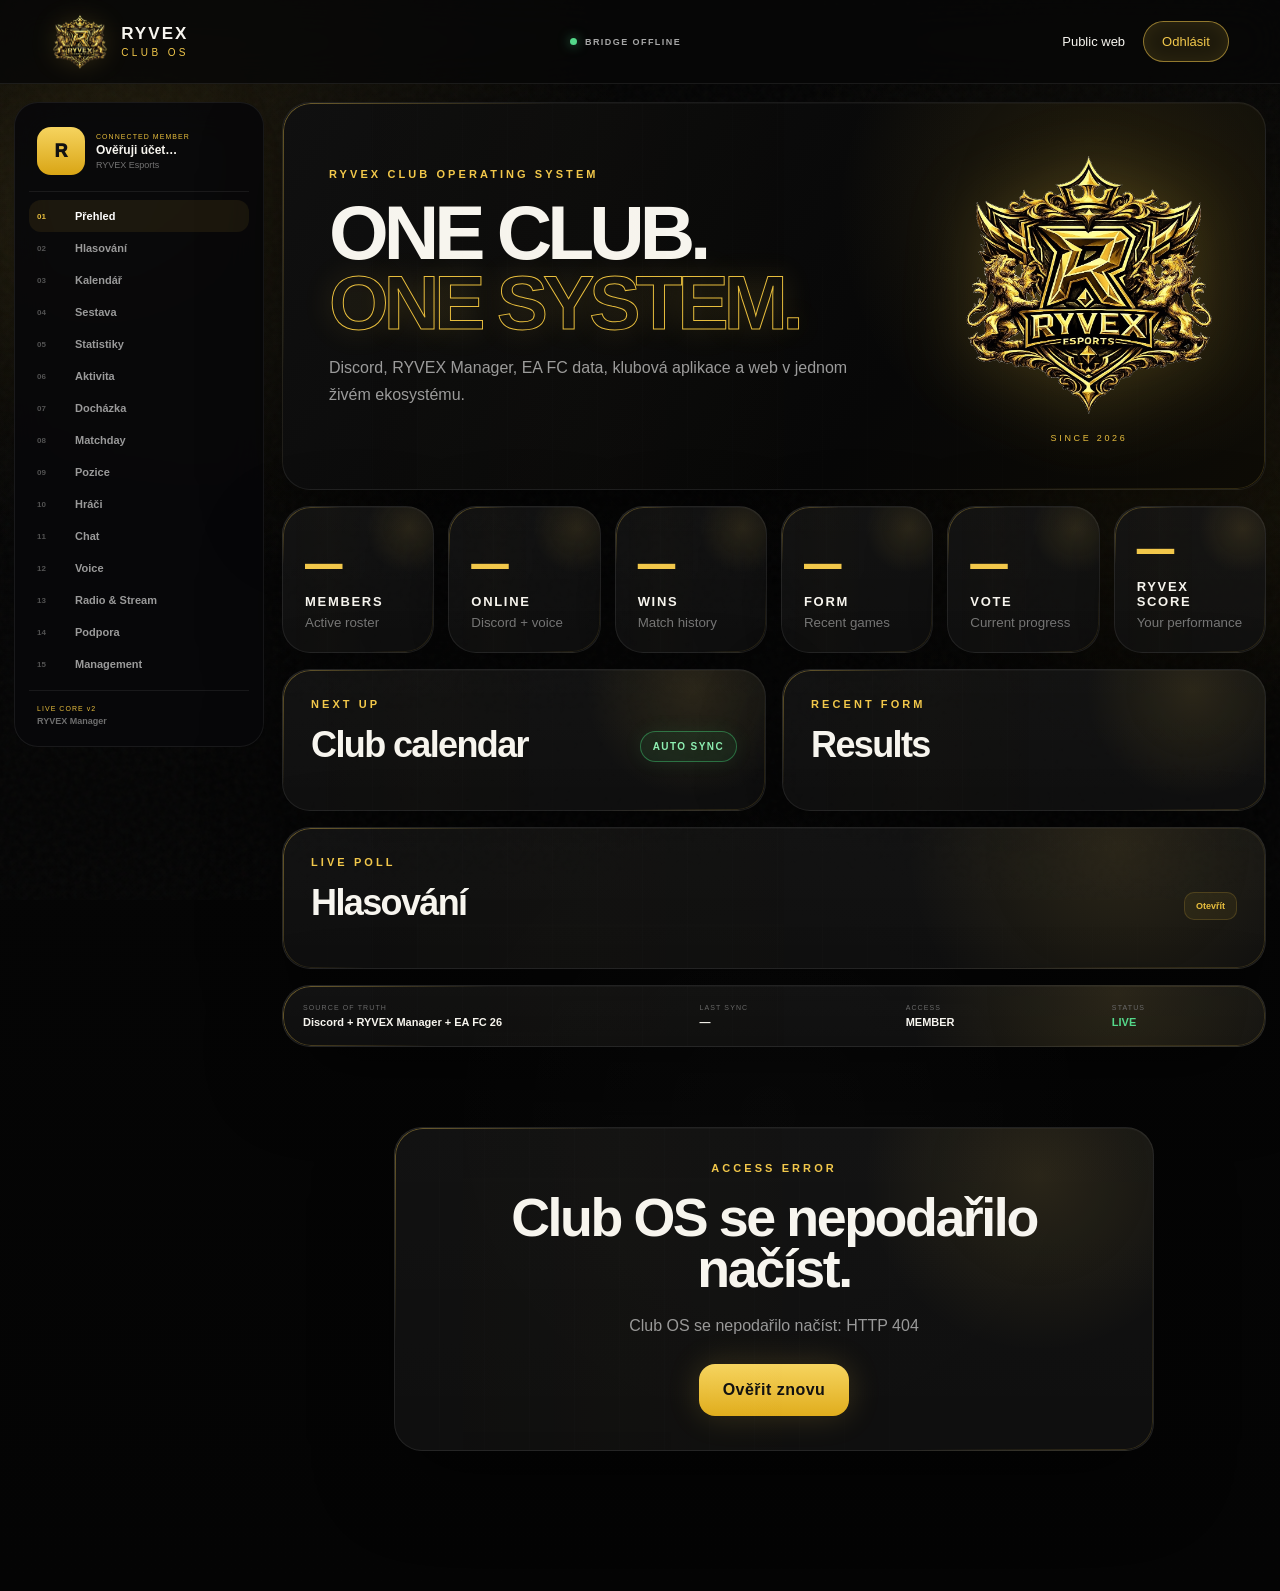
==== commit 8bfa0c80: "Add files via upload" ====
--- a/members.html
+++ b/members.html
@@ -5,50 +5,114 @@
   <meta name="viewport" content="width=device-width, initial-scale=1" />
   <meta name="theme-color" content="#060606" />
   <meta name="robots" content="noindex,nofollow" />
-  <title>RYVEX Member Zone</title>
+  <meta name="description" content="Soukromý Club OS pro členy RYVEX Esports." />
+  <title>RYVEX Club OS</title>
   <link rel="icon" href="assets/ryvex-emblem.png" />
   <link rel="stylesheet" href="styles.css" />
+  <link rel="stylesheet" href="member-club-os.css" />
 </head>
-<body class="member-page">
+<body class="member-page club-os-page">
   <div class="bg-orb orb-a"></div><div class="bg-orb orb-b"></div><div class="noise"></div>
-  <header class="topbar">
-    <a class="brand" href="/" aria-label="RYVEX Esports – domů"><img src="assets/ryvex-emblem.png" alt="" /><div><strong>RYVEX</strong><span>MEMBERS</span></div></a>
+
+  <header class="topbar club-os-topbar">
+    <a class="brand" href="/" aria-label="RYVEX Esports – domů">
+      <img src="assets/ryvex-emblem.png" alt="" />
+      <div><strong>RYVEX</strong><span>CLUB OS</span></div>
+    </a>
+    <div class="club-os-status"><i></i><span id="syncState">SYNCING</span></div>
     <nav class="member-top-actions"><a href="/">Public web</a><a class="nav-cta" href="/auth/logout">Odhlásit</a></nav>
   </header>
 
-  <main class="member-shell">
-    <section class="member-hero panel">
-      <div>
-        <div class="eyebrow">PRIVATE CLUB AREA</div>
-        <h1>MEMBER<br><span>ZONE.</span></h1>
-        <p>Interní RYVEX prostor. Data se načítají až po ověření aktivního členství na Discordu.</p>
+  <main class="club-os-shell">
+    <aside class="club-os-nav" aria-label="Club OS navigace">
+      <div class="club-os-user" id="memberIdentity">
+        <div class="member-avatar">R</div>
+        <div><small>CONNECTED MEMBER</small><strong>Ověřuji účet…</strong><span>RYVEX Esports</span></div>
       </div>
-      <div class="member-identity" id="memberIdentity"><div class="member-avatar">R</div><div><small>CONNECTED MEMBER</small><strong>Ověřuji účet…</strong><span>RYVEX Esports</span></div></div>
-    </section>
+      <button class="os-nav active" data-page="overview"><span>01</span>Přehled</button>
+      <button class="os-nav" data-page="vote"><span>02</span>Hlasování</button>
+      <button class="os-nav" data-page="calendar"><span>03</span>Kalendář</button>
+      <button class="os-nav" data-page="lineup"><span>04</span>Sestava</button>
+      <button class="os-nav" data-page="statistics"><span>05</span>Statistiky</button>
+      <button class="os-nav" data-page="activity"><span>06</span>Aktivita</button>
+      <button class="os-nav" data-page="attendance"><span>07</span>Docházka</button>
+      <button class="os-nav" data-page="matches"><span>08</span>Matchday</button>
+      <button class="os-nav" data-page="positions"><span>09</span>Pozice</button>
+      <button class="os-nav" data-page="members"><span>10</span>Hráči</button>
+      <button class="os-nav" data-page="chat"><span>11</span>Chat</button>
+      <button class="os-nav" data-page="voice"><span>12</span>Voice</button>
+      <button class="os-nav" data-page="media"><span>13</span>Radio & Stream</button>
+      <button class="os-nav" data-page="support"><span>14</span>Podpora</button>
+      <button class="os-nav owner-only" data-page="management" hidden><span>15</span>Management</button>
+      <div class="nav-foot"><small>LIVE CORE v2</small><b id="systemVersion">RYVEX Manager</b></div>
+    </aside>
 
-    <section class="member-dashboard" id="memberDashboard" hidden>
-      <div class="member-kpis">
-        <article class="member-kpi panel"><span id="mMembers">—</span><strong>MEMBERS</strong><small>Club roster</small></article>
-        <article class="member-kpi panel"><span id="mOnline">—</span><strong>ONLINE</strong><small>Discord live</small></article>
-        <article class="member-kpi panel"><span id="mWins">—</span><strong>WINS</strong><small>Manager sync</small></article>
-        <article class="member-kpi panel"><span id="mForm">—</span><strong>FORM</strong><small>Recent games</small></article>
+    <section class="club-os-content">
+      <div class="club-os-mobile-nav">
+        <select id="mobilePageSelect" aria-label="Vyber sekci">
+          <option value="overview">Přehled</option><option value="vote">Hlasování</option><option value="calendar">Kalendář</option>
+          <option value="lineup">Sestava</option><option value="statistics">Statistiky</option><option value="activity">Aktivita</option>
+          <option value="attendance">Docházka</option><option value="matches">Matchday</option><option value="positions">Pozice</option>
+          <option value="members">Hráči</option><option value="chat">Chat</option><option value="voice">Voice</option>
+          <option value="media">Radio & Stream</option><option value="support">Podpora</option><option value="management" id="mobileManagement" hidden>Management</option>
+        </select>
       </div>
 
-      <div class="member-layout">
-        <section class="panel member-block"><div class="member-block-head"><div><div class="eyebrow">CLUB CALENDAR</div><h2>Next events</h2></div><span class="status-pill live-ok">PRIVATE LIVE</span></div><div class="member-list" id="memberEvents"></div></section>
-        <section class="panel member-block"><div class="member-block-head"><div><div class="eyebrow">RYVEX MANAGER</div><h2>Recent results</h2></div></div><div class="member-list" id="memberResults"></div></section>
-      </div>
+      <section class="os-page active" data-page-panel="overview">
+        <div class="os-hero panel">
+          <div><div class="eyebrow">RYVEX CLUB OPERATING SYSTEM</div><h1>ONE CLUB.<br><span>ONE SYSTEM.</span></h1><p>Discord, RYVEX Manager, EA FC data, klubová aplikace a web v jednom živém ekosystému.</p></div>
+          <div class="os-hero-mark"><img id="clubLogo" src="assets/ryvex-emblem.png" alt="RYVEX" /><small id="clubSince">SINCE 2026</small></div>
+        </div>
+        <div class="member-kpis os-kpis">
+          <article class="member-kpi panel"><span id="mMembers">—</span><strong>MEMBERS</strong><small>Active roster</small></article>
+          <article class="member-kpi panel"><span id="mOnline">—</span><strong>ONLINE</strong><small>Discord + voice</small></article>
+          <article class="member-kpi panel"><span id="mWins">—</span><strong>WINS</strong><small>Match history</small></article>
+          <article class="member-kpi panel"><span id="mForm">—</span><strong>FORM</strong><small>Recent games</small></article>
+          <article class="member-kpi panel"><span id="mVote">—</span><strong>VOTE</strong><small>Current progress</small></article>
+          <article class="member-kpi panel"><span id="mScore">—</span><strong>RYVEX SCORE</strong><small>Your performance</small></article>
+        </div>
+        <div class="os-grid-two">
+          <section class="panel member-block"><div class="member-block-head"><div><div class="eyebrow">NEXT UP</div><h2>Club calendar</h2></div><span class="status-pill live-ok">AUTO SYNC</span></div><div class="member-list" id="overviewEvents"></div></section>
+          <section class="panel member-block"><div class="member-block-head"><div><div class="eyebrow">RECENT FORM</div><h2>Results</h2></div></div><div class="member-list" id="overviewResults"></div></section>
+        </div>
+        <section class="panel member-block"><div class="member-block-head"><div><div class="eyebrow">LIVE POLL</div><h2 id="overviewPollTitle">Hlasování</h2></div><button class="inline-action" data-goto="vote">Otevřít</button></div><div id="overviewPoll"></div></section>
+        <section class="os-system-strip panel"><div><small>SOURCE OF TRUTH</small><b id="systemSource">Discord + RYVEX Manager + EA FC 26</b></div><div><small>LAST SYNC</small><b id="lastSync">—</b></div><div><small>ACCESS</small><b id="accessLevel">MEMBER</b></div><div><small>STATUS</small><b class="live-text">LIVE</b></div></section>
+      </section>
 
-      <section class="panel member-block"><div class="member-block-head"><div><div class="eyebrow">ROSTER</div><h2>Club members</h2></div><span class="status-pill" id="memberRosterCount">LIVE</span></div><div class="member-roster" id="memberRoster"></div></section>
+      <section class="os-page" data-page-panel="vote">
+        <div class="page-title"><div><div class="eyebrow">TEAM VOTE</div><h1>Hlasování</h1></div><span class="status-pill live-ok">DISCORD LIVE</span></div>
+        <section class="panel member-block" id="votePanel"></section>
+        <section class="panel member-block"><div class="member-block-head"><div><div class="eyebrow">HISTORY</div><h2>Hlasování stats</h2></div></div><div class="responsive-table"><table><thead><tr><th>Akce</th><th>Datum</th><th>ANO</th><th>MOŽNÁ</th><th>NE</th><th>Účast</th></tr></thead><tbody id="pollHistory"></tbody></table></div></section>
+      </section>
 
-      <section class="member-tools">
-        <article class="panel member-tool"><span>01</span><strong>Hlasování</strong><p>Interní týmová hlasování a účast.</p><small>COMING NEXT</small></article>
-        <article class="panel member-tool"><span>02</span><strong>Lineup Studio</strong><p>Sestava, pozice a matchday příprava.</p><small>COMING NEXT</small></article>
-        <article class="panel member-tool"><span>03</span><strong>Club Center</strong><p>Interní panely RYVEX Manageru na webu.</p><small>COMING NEXT</small></article>
-      </section>
+      <section class="os-page" data-page-panel="calendar"><div class="page-title"><div><div class="eyebrow">CLUB CALENDAR</div><h1>Kalendář</h1></div><span class="status-pill">AUTO</span></div><div class="calendar-grid" id="calendarGrid"></div></section>
+
+      <section class="os-page" data-page-panel="lineup"><div class="page-title"><div><div class="eyebrow">LINEUP STUDIO</div><h1>Sestava</h1></div><span class="status-pill">LIVE DRAFT</span></div><section class="panel member-block" id="lineupPanel"></section></section>
+
+      <section class="os-page" data-page-panel="statistics"><div class="page-title"><div><div class="eyebrow">EA + MANAGER DATA</div><h1>Statistiky</h1></div><span class="status-pill live-ok">AUTO SYNC</span></div><div class="ranking-grid" id="rankingGrid"></div><section class="panel member-block"><div class="member-block-head"><div><div class="eyebrow">ACTIVE ROSTER</div><h2>Player performance</h2></div></div><div class="responsive-table"><table class="wide-table"><thead><tr><th>Hráč</th><th>POS</th><th>Z</th><th>G</th><th>A</th><th>MVP</th><th>Rating</th><th>RYVEX</th><th>Pass %</th><th>Tackle %</th></tr></thead><tbody id="statisticsTable"></tbody></table></div></section></section>
+
+      <section class="os-page" data-page-panel="activity"><div class="page-title"><div><div class="eyebrow">ACTIVITY CONTROL</div><h1>Aktivita hráčů</h1></div></div><div class="activity-list" id="activityList"></div></section>
+
+      <section class="os-page" data-page-panel="attendance"><div class="page-title"><div><div class="eyebrow">ATTENDANCE</div><h1>Docházka</h1></div></div><section class="panel member-block"><div class="responsive-table"><table><thead><tr><th>Hráč</th><th>Body</th><th>Včas</th><th>Pozdě</th><th>Omluven</th><th>No-show</th><th>Záznamy</th></tr></thead><tbody id="attendanceTable"></tbody></table></div></section></section>
+
+      <section class="os-page" data-page-panel="matches"><div class="page-title"><div><div class="eyebrow">MATCHDAY CENTER</div><h1>Zápasy & výsledky</h1></div></div><div class="matchday-list" id="matchdayList"></div></section>
+
+      <section class="os-page" data-page-panel="positions"><div class="page-title"><div><div class="eyebrow">PLAYER POSITION CENTER</div><h1>Pozice</h1></div></div><section class="panel member-block"><div class="position-editor"><label>Hlavní pozice<select id="positionPrimary"></select></label><label>Vedlejší pozice<select id="positionSecondary"></select></label><button class="btn btn-primary" id="savePosition">Uložit a synchronizovat</button><span class="action-message" id="positionMessage"></span></div></section><div class="position-roster" id="positionRoster"></div></section>
+
+      <section class="os-page" data-page-panel="members"><div class="page-title"><div><div class="eyebrow">ROSTER</div><h1>Club members</h1></div><span class="status-pill" id="memberRosterCount">LIVE</span></div><div class="member-roster expanded" id="memberRoster"></div></section>
+
+      <section class="os-page" data-page-panel="chat"><div class="page-title"><div><div class="eyebrow">DISCORD BRIDGE</div><h1>Club chat</h1></div><span class="status-pill live-ok">LIVE</span></div><div class="chat-shell panel"><aside id="chatChannels" class="chat-channels"></aside><section class="chat-room"><div class="chat-head" id="chatHead">Vyber kanál</div><div class="chat-messages" id="chatMessages"><div class="empty-inline">Načítám kanály…</div></div><form class="chat-compose" id="chatForm"><input id="chatInput" maxlength="1800" placeholder="Napiš zprávu do Discordu…" autocomplete="off" /><button type="submit">Odeslat</button></form></section></div></section>
+
+      <section class="os-page" data-page-panel="voice"><div class="page-title"><div><div class="eyebrow">VOICE CENTER</div><h1>Hlasové místnosti</h1></div><span class="status-pill">DISCORD</span></div><div class="voice-grid" id="voiceGrid"></div></section>
+
+      <section class="os-page" data-page-panel="media"><div class="page-title"><div><div class="eyebrow">MEDIA CENTER</div><h1>Radio & Stream</h1></div></div><div class="os-grid-two media-grid"><section class="panel media-card"><div class="eyebrow">RYVEX RADIO</div><h2 id="radioName">RYVEX Radio</h2><p id="radioSubtitle">24/7 club stream</p><audio id="radioPlayer" controls preload="none"></audio><small id="radioMeta">Manager sync</small></section><section class="panel media-card stream-card" id="memberStream"><div class="eyebrow">RYVEX LIVE</div><h2>Stream Center</h2><div class="stream-placeholder"><div class="play">▶</div><strong>CHECKING LIVE</strong><small>YouTube @AinslayCZ</small></div></section></div></section>
+
+      <section class="os-page" data-page-panel="support"><div class="page-title"><div><div class="eyebrow">PRIVATE SUPPORT</div><h1>Podpora</h1></div></div><section class="panel member-block" id="supportPanel"></section></section>
+
+      <section class="os-page" data-page-panel="management"><div class="page-title"><div><div class="eyebrow">OWNER CONTROL</div><h1>Management</h1></div><span class="status-pill live-ok">OWNER ONLY</span></div><div class="os-grid-two"><form class="panel member-block manage-form" id="pollCreateForm"><div class="eyebrow">NEW POLL</div><h2>Nové hlasování</h2><label>Název<input name="title" required maxlength="100" placeholder="Trénink / turnaj / zápas" /></label><label>Popis<textarea name="description" maxlength="1000" placeholder="Detaily akce"></textarea></label><label>Datum a čas<input name="startsAt" type="datetime-local" required /></label><button class="btn btn-primary" type="submit">Vytvořit hlasování</button><span class="action-message"></span></form><form class="panel member-block manage-form" id="announcementForm"><div class="eyebrow">ANNOUNCEMENT</div><h2>Klubové oznámení</h2><label>Nadpis<input name="title" required maxlength="100" placeholder="RYVEX oznámení" /></label><label>Text<textarea name="description" required maxlength="1800" placeholder="Obsah oznámení"></textarea></label><button class="btn btn-primary" type="submit">Publikovat oznámení</button><span class="action-message"></span></form></div></section>
+
+      <section class="panel member-error" id="memberError" hidden><div class="eyebrow">ACCESS ERROR</div><h2>Club OS se nepodařilo načíst.</h2><p id="memberErrorText">Pro vstup musí být Discord účet aktivním členem RYVEX Esports.</p><a class="btn btn-primary" href="/auth/login">Ověřit znovu</a></section>
     </section>
-
-    <section class="panel member-error" id="memberError" hidden><div class="eyebrow">ACCESS DENIED</div><h2>Přístup není aktivní.</h2><p id="memberErrorText">Pro vstup musí být Discord účet členem RYVEX Esports.</p><a class="btn btn-primary" href="/auth/login">Ověřit znovu</a></section>
   </main>
   <script src="members.js"></script>
 </body>
--- a/member-club-os.css
+++ b/member-club-os.css
@@ -0,0 +1,4 @@
+:root{--os-gold:#e7bd3d;--os-gold-soft:#8c6b17;--os-panel:#0b0b0d;--os-line:rgba(255,255,255,.075);--os-muted:#858585;--os-good:#54d88a;--os-warn:#f0bd45;--os-bad:#ff6868}.club-os-page{overflow-x:hidden}.club-os-topbar{display:grid;grid-template-columns:auto 1fr auto}.club-os-status{justify-self:center;display:flex;align-items:center;gap:8px;font-size:9px;font-weight:900;letter-spacing:.16em;color:#a7a7a7}.club-os-status i{width:7px;height:7px;border-radius:50%;background:var(--os-good);box-shadow:0 0 12px rgba(84,216,138,.7)}.club-os-shell{position:relative;z-index:2;width:min(1600px,calc(100% - 28px));margin:18px auto 60px;display:grid;grid-template-columns:250px minmax(0,1fr);gap:18px}.club-os-nav{position:sticky;top:92px;align-self:start;max-height:calc(100vh - 110px);overflow:auto;padding:14px;border:1px solid var(--os-line);border-radius:24px;background:rgba(8,8,10,.92);backdrop-filter:blur(18px)}.club-os-user{display:grid;grid-template-columns:48px 1fr;gap:11px;align-items:center;padding:10px 8px 16px;margin-bottom:8px;border-bottom:1px solid var(--os-line)}.club-os-user .member-avatar{width:48px;height:48px;border-radius:14px;font-size:18px}.club-os-user>div:last-child{display:grid;gap:3px;min-width:0}.club-os-user small{font-size:7px;letter-spacing:.15em;color:var(--os-gold)}.club-os-user strong{font-size:12px;white-space:nowrap;overflow:hidden;text-overflow:ellipsis}.club-os-user span{font-size:9px;color:#737373}.os-nav{width:100%;border:0;background:transparent;color:#9a9a9a;display:grid;grid-template-columns:30px 1fr;align-items:center;text-align:left;gap:8px;padding:10px 8px;border-radius:12px;font:inherit;font-size:11px;font-weight:800;cursor:pointer}.os-nav span{font-size:8px;color:#525252}.os-nav:hover,.os-nav.active{color:#fff;background:rgba(231,189,61,.085)}.os-nav.active span{color:var(--os-gold)}.nav-foot{border-top:1px solid var(--os-line);margin-top:10px;padding:14px 8px 6px;display:grid;gap:4px}.nav-foot small{color:var(--os-gold);font-size:7px;letter-spacing:.15em}.nav-foot b{font-size:9px;color:#6e6e6e}.club-os-content{min-width:0}.club-os-mobile-nav{display:none}.os-page{display:none}.os-page.active{display:block}.page-title{display:flex;align-items:end;justify-content:space-between;gap:18px;margin:12px 4px 18px}.page-title h1{font-size:clamp(42px,5vw,76px);line-height:.95;margin:5px 0 0;letter-spacing:-.055em}.os-hero{min-height:360px;padding:46px;display:grid;grid-template-columns:1.3fr .7fr;align-items:center;gap:30px;background:radial-gradient(circle at 84% 28%,rgba(231,189,61,.14),transparent 31%),linear-gradient(125deg,#101010,#070707 64%,#0e0c06)}.os-hero h1{font-size:clamp(52px,6vw,96px);line-height:.91;letter-spacing:-.065em;margin:10px 0 16px}.os-hero h1 span{color:transparent;-webkit-text-stroke:1px var(--os-gold)}.os-hero p{color:#9b9b9b;max-width:650px;line-height:1.7}.os-hero-mark{justify-self:end;display:grid;place-items:center;gap:12px}.os-hero-mark img{width:min(260px,26vw);filter:drop-shadow(0 0 36px rgba(231,189,61,.2))}.os-hero-mark small{font-size:9px;letter-spacing:.3em;color:var(--os-gold)}.os-kpis{grid-template-columns:repeat(6,1fr);margin-top:16px}.os-kpis .member-kpi{min-height:130px}.os-kpis .member-kpi span{font-size:36px}.os-grid-two{display:grid;grid-template-columns:1fr 1fr;gap:16px;margin-top:16px}.os-grid-two .member-block{margin-top:0}.inline-action{border:1px solid rgba(231,189,61,.18);background:rgba(231,189,61,.07);color:var(--os-gold);padding:8px 11px;border-radius:10px;font-weight:900;font-size:9px;cursor:pointer}.os-system-strip{margin-top:16px;padding:18px 20px;display:grid;grid-template-columns:2fr 1fr 1fr .7fr;gap:16px}.os-system-strip>div{display:grid;gap:5px}.os-system-strip small{font-size:7px;letter-spacing:.16em;color:#696969}.os-system-strip b{font-size:11px}.live-text{color:var(--os-good)!important}.vote-live{display:grid;gap:18px}.vote-headline{display:flex;align-items:start;justify-content:space-between;gap:18px}.vote-headline h2{font-size:clamp(28px,4vw,48px);margin:5px 0}.vote-headline p{color:#8b8b8b;line-height:1.7;max-width:780px}.vote-time{font-size:10px;color:var(--os-gold);font-weight:900;letter-spacing:.12em}.vote-actions{display:grid;grid-template-columns:repeat(3,1fr);gap:10px}.vote-choice{min-height:110px;border-radius:18px;border:1px solid var(--os-line);background:rgba(255,255,255,.02);color:#fff;display:grid;place-items:center;gap:3px;cursor:pointer;font-weight:950}.vote-choice b{font-size:22px}.vote-choice small{color:#737373}.vote-choice.active{border-color:rgba(231,189,61,.45);background:rgba(231,189,61,.09);box-shadow:0 0 0 1px rgba(231,189,61,.08) inset}.progress-track{height:9px;border-radius:999px;background:#171719;overflow:hidden}.progress-track i{display:block;height:100%;background:linear-gradient(90deg,#7f631a,#e7bd3d);border-radius:inherit}.vote-counts{display:flex;gap:10px;flex-wrap:wrap}.vote-counts span{padding:8px 10px;border:1px solid var(--os-line);border-radius:999px;font-size:10px;color:#a8a8a8}.responsive-table{overflow:auto;border:1px solid var(--os-line);border-radius:16px}.responsive-table table{width:100%;border-collapse:collapse;min-width:700px}.responsive-table th,.responsive-table td{padding:13px 14px;border-bottom:1px solid var(--os-line);text-align:left;font-size:11px;white-space:nowrap}.responsive-table th{font-size:8px;letter-spacing:.14em;color:#6f6f6f;background:#0d0d0f}.responsive-table tr:last-child td{border-bottom:0}.player-cell{display:flex;align-items:center;gap:9px}.mini-avatar{width:34px;height:34px;border-radius:10px;object-fit:cover;background:#141414}.calendar-grid{display:grid;grid-template-columns:repeat(3,1fr);gap:12px}.calendar-card{padding:20px;min-height:180px}.calendar-card .event-date{font-size:10px;color:var(--os-gold);font-weight:900;letter-spacing:.12em}.calendar-card h3{font-size:22px;margin:14px 0 8px}.calendar-card p{color:#7e7e7e;line-height:1.5}.calendar-meta{display:flex;gap:8px;flex-wrap:wrap;margin-top:16px}.calendar-meta span{font-size:8px;padding:6px 8px;border:1px solid var(--os-line);border-radius:999px;color:#9b9b9b}.lineup-head{display:flex;justify-content:space-between;gap:16px;align-items:center}.lineup-head h2{font-size:42px}.lineup-meta{font-size:10px;color:var(--os-gold)}.lineup-grid{display:grid;grid-template-columns:repeat(4,1fr);gap:10px;margin-top:18px}.lineup-slot{min-height:100px;padding:14px;border:1px solid var(--os-line);border-radius:15px;background:rgba(255,255,255,.018);display:grid;align-content:center;gap:5px}.lineup-slot small{color:var(--os-gold);font-size:8px;letter-spacing:.1em}.lineup-slot b{font-size:13px}.sub-list{display:flex;flex-wrap:wrap;gap:8px;margin-top:18px}.sub-list span{padding:8px 10px;border-radius:999px;background:#111;border:1px solid var(--os-line);font-size:9px;color:#a0a0a0}.ranking-grid{display:grid;grid-template-columns:repeat(4,1fr);gap:12px;margin-bottom:16px}.ranking-card{padding:20px}.ranking-card small{display:block;color:var(--os-gold);font-size:8px;letter-spacing:.14em;margin-bottom:10px}.ranking-card b{font-size:18px}.ranking-card span{display:block;color:#777;font-size:10px;margin-top:5px}.activity-list{display:grid;gap:11px}.activity-card{padding:18px 20px}.activity-top{display:grid;grid-template-columns:44px 1fr auto;gap:12px;align-items:center}.activity-top img,.activity-top .mini-avatar{width:44px;height:44px}.activity-top strong{font-size:13px}.activity-top small{display:block;color:#6d6d6d;margin-top:4px}.activity-percent{font-size:22px;color:var(--os-gold);font-weight:950}.activity-card .progress-track{margin-top:14px;height:12px}.activity-card.critical .progress-track i{background:linear-gradient(90deg,#7e2020,#ff6868)}.activity-card.warning .progress-track i{background:linear-gradient(90deg,#7b5c18,#f0bd45)}.matchday-list{display:grid;grid-template-columns:repeat(2,1fr);gap:12px}.match-card-os{padding:22px;min-height:250px}.match-top{display:flex;justify-content:space-between;gap:12px}.match-top span{font-size:8px;color:var(--os-gold);letter-spacing:.13em}.match-card-os h3{font-size:30px;margin:18px 0}.match-card-os h3 em{font-style:normal;color:#676767}.match-score{font-size:54px;font-weight:950;color:var(--os-gold);letter-spacing:-.05em}.match-details{display:flex;gap:8px;flex-wrap:wrap}.match-details span{font-size:8px;padding:6px 8px;border:1px solid var(--os-line);border-radius:999px;color:#8c8c8c}.match-players{margin-top:16px;display:grid;gap:6px}.match-player{display:flex;justify-content:space-between;gap:12px;padding-top:7px;border-top:1px solid rgba(255,255,255,.04);font-size:9px;color:#8a8a8a}.position-editor{display:grid;grid-template-columns:1fr 1fr auto;gap:12px;align-items:end}.position-editor label,.manage-form label{display:grid;gap:7px;font-size:8px;font-weight:900;letter-spacing:.12em;color:#797979}.position-editor select,.manage-form input,.manage-form textarea{width:100%;background:#0d0d0f;border:1px solid var(--os-line);color:#fff;border-radius:12px;padding:12px;font:inherit}.manage-form textarea{min-height:130px;resize:vertical}.action-message{font-size:10px;color:var(--os-gold);grid-column:1/-1}.position-roster{display:grid;grid-template-columns:repeat(3,1fr);gap:10px;margin-top:16px}.position-card{padding:14px;display:grid;grid-template-columns:42px 1fr;gap:10px;align-items:center}.position-card img,.position-card .mini-avatar{width:42px;height:42px;border-radius:12px}.position-card b{font-size:12px}.position-card small{display:block;color:#727272;margin-top:4px}.member-roster.expanded{grid-template-columns:repeat(4,1fr)}.chat-shell{min-height:650px;display:grid;grid-template-columns:260px 1fr;overflow:hidden}.chat-channels{padding:12px;border-right:1px solid var(--os-line);overflow:auto}.chat-channel{width:100%;display:grid;gap:4px;padding:10px;border:0;border-radius:10px;background:transparent;color:#8d8d8d;text-align:left;cursor:pointer}.chat-channel b{font-size:11px}.chat-channel small{font-size:8px;color:#555}.chat-channel.active,.chat-channel:hover{background:rgba(231,189,61,.07);color:#fff}.chat-room{display:grid;grid-template-rows:auto 1fr auto;min-width:0}.chat-head{padding:16px 18px;border-bottom:1px solid var(--os-line);font-weight:900;font-size:12px}.chat-messages{padding:18px;overflow:auto;display:grid;align-content:start;gap:10px;max-height:560px}.chat-message{display:grid;grid-template-columns:36px 1fr;gap:10px}.chat-message img,.chat-message .mini-avatar{width:36px;height:36px;border-radius:10px}.chat-message b{font-size:10px}.chat-message small{color:#555;margin-left:7px}.chat-message p{margin:4px 0 0;color:#aaa;line-height:1.55;white-space:pre-wrap;overflow-wrap:anywhere;font-size:11px}.chat-message.me p{color:#d9d0ad}.chat-compose{display:grid;grid-template-columns:1fr auto;gap:8px;padding:12px;border-top:1px solid var(--os-line)}.chat-compose input{background:#0b0b0d;border:1px solid var(--os-line);border-radius:12px;color:#fff;padding:12px;font:inherit}.chat-compose button{border:0;border-radius:12px;background:var(--os-gold);color:#111;font-weight:950;padding:0 18px;cursor:pointer}.voice-grid{display:grid;grid-template-columns:repeat(3,1fr);gap:12px}.voice-card{padding:20px}.voice-card h3{font-size:18px;margin:8px 0}.voice-card>small{color:#666}.voice-members{display:grid;gap:7px;margin:14px 0}.voice-member{display:flex;align-items:center;gap:8px;font-size:10px}.voice-member img{width:28px;height:28px;border-radius:8px}.discord-link{display:inline-block;padding:9px 11px;border-radius:10px;border:1px solid rgba(231,189,61,.2);color:var(--os-gold);font-size:9px;font-weight:900}.media-grid{align-items:stretch}.media-card{padding:30px;min-height:360px}.media-card h2{font-size:40px;margin:12px 0}.media-card p{color:#7f7f7f}.media-card audio{width:100%;margin:28px 0 12px}.stream-card{position:relative;overflow:hidden}.stream-card iframe{position:absolute;inset:0;width:100%;height:100%;border:0}.stream-card .stream-placeholder{height:220px}.support-types{display:grid;grid-template-columns:repeat(4,1fr);gap:10px}.support-type{padding:16px;border:1px solid var(--os-line);border-radius:15px;background:rgba(255,255,255,.015);color:#fff;text-align:left;cursor:pointer}.support-type.active{border-color:rgba(231,189,61,.35);background:rgba(231,189,61,.07)}.support-type span{font-size:22px}.support-type b{display:block;margin-top:10px}.support-type small{display:block;color:#666;margin-top:4px}.support-note{width:100%;min-height:130px;margin:14px 0;background:#0c0c0e;border:1px solid var(--os-line);border-radius:14px;color:#fff;padding:14px;font:inherit;resize:vertical}.open-ticket{padding:18px;border:1px solid rgba(84,216,138,.2);border-radius:15px;background:rgba(84,216,138,.04)}.manage-form{display:grid;gap:14px}.empty-inline{padding:24px;color:#676767;text-align:center}.badge-status{display:inline-flex;padding:5px 8px;border-radius:999px;border:1px solid var(--os-line);font-size:8px;font-weight:900}.badge-status.good{color:var(--os-good)}.badge-status.warn{color:var(--os-warn)}.badge-status.bad{color:var(--os-bad)}
+@media(max-width:1250px){.os-kpis{grid-template-columns:repeat(3,1fr)}.ranking-grid{grid-template-columns:repeat(2,1fr)}.calendar-grid,.position-roster,.voice-grid{grid-template-columns:repeat(2,1fr)}.member-roster.expanded{grid-template-columns:repeat(3,1fr)}}
+@media(max-width:980px){.club-os-topbar{grid-template-columns:auto 1fr}.club-os-status{display:none}.club-os-shell{display:block;width:min(100% - 18px,1380px)}.club-os-nav{display:none}.club-os-mobile-nav{display:block;position:sticky;top:78px;z-index:8;margin-bottom:12px}.club-os-mobile-nav select{width:100%;background:#0b0b0d;border:1px solid var(--os-line);color:#fff;border-radius:14px;padding:13px}.os-hero{grid-template-columns:1fr;padding:28px}.os-hero-mark{justify-self:start}.os-hero-mark img{width:150px}.os-grid-two,.matchday-list{grid-template-columns:1fr}.os-system-strip{grid-template-columns:1fr 1fr}.chat-shell{grid-template-columns:210px 1fr}.support-types{grid-template-columns:repeat(2,1fr)}}
+@media(max-width:700px){.club-os-topbar .member-top-actions>a:first-child{display:none}.page-title{align-items:flex-start}.page-title h1{font-size:46px}.os-hero{min-height:520px}.os-hero h1{font-size:55px}.os-kpis{grid-template-columns:repeat(2,1fr)}.os-kpis .member-kpi{min-height:115px}.os-grid-two{gap:10px}.os-system-strip{grid-template-columns:1fr}.calendar-grid,.ranking-grid,.position-roster,.voice-grid,.member-roster.expanded{grid-template-columns:1fr}.lineup-grid{grid-template-columns:repeat(2,1fr)}.vote-actions{grid-template-columns:1fr}.position-editor{grid-template-columns:1fr}.position-editor .btn{width:100%}.chat-shell{display:block;min-height:650px}.chat-channels{display:flex;overflow:auto;border-right:0;border-bottom:1px solid var(--os-line);padding:8px}.chat-channel{min-width:150px}.chat-messages{max-height:480px}.support-types{grid-template-columns:1fr 1fr}.media-card{min-height:300px}.wide-table{min-width:850px}}
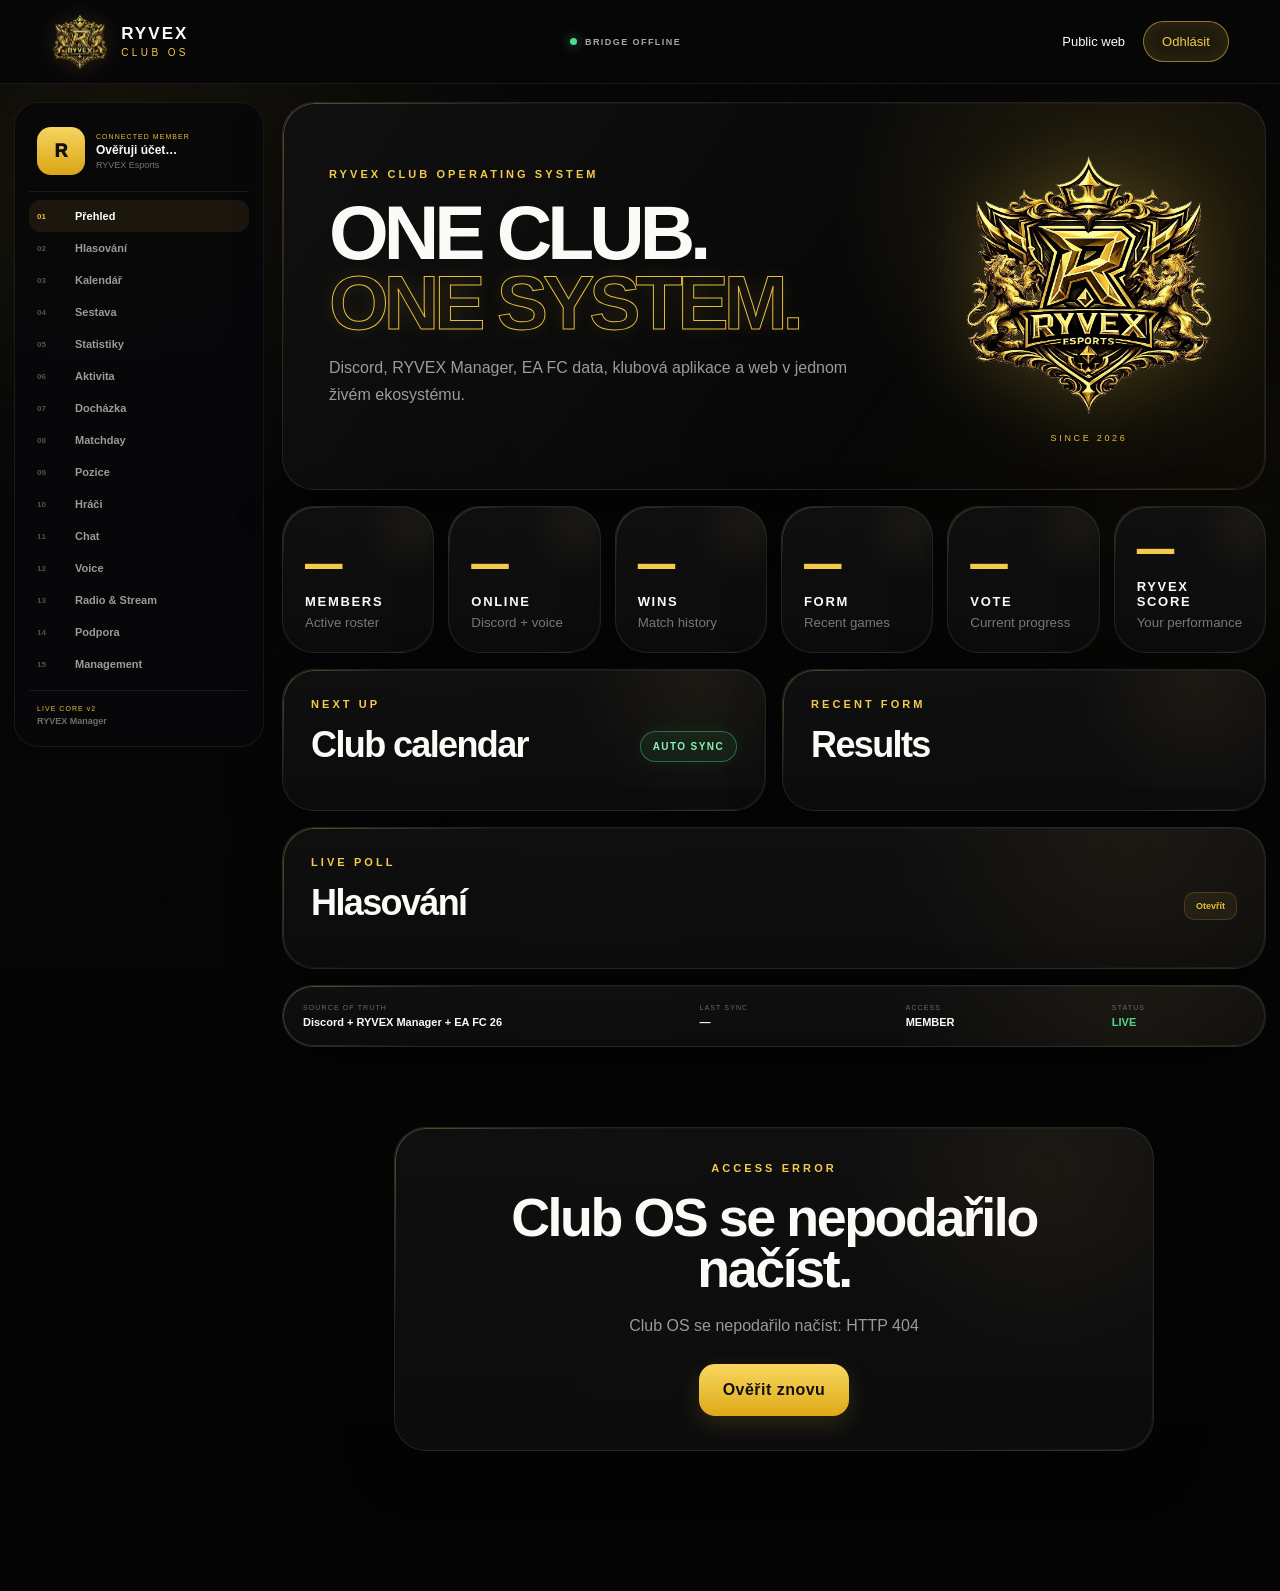
==== commit 7c818814: "Add files via upload" ====
--- a/members.html
+++ b/members.html
@@ -43,7 +43,7 @@
       <button class="os-nav" data-page="voice"><span>12</span>Voice</button>
       <button class="os-nav" data-page="media"><span>13</span>Radio & Stream</button>
       <button class="os-nav" data-page="support"><span>14</span>Podpora</button>
-      <button class="os-nav owner-only" data-page="management" hidden><span>15</span>Management</button>
+      <button class="os-nav management-only" data-page="management" hidden><span>15</span>Management</button>
       <div class="nav-foot"><small>LIVE CORE v2</small><b id="systemVersion">RYVEX Manager</b></div>
     </aside>
 
@@ -109,9 +109,17 @@
 
       <section class="os-page" data-page-panel="support"><div class="page-title"><div><div class="eyebrow">PRIVATE SUPPORT</div><h1>Podpora</h1></div></div><section class="panel member-block" id="supportPanel"></section></section>
 
-      <section class="os-page" data-page-panel="management"><div class="page-title"><div><div class="eyebrow">OWNER CONTROL</div><h1>Management</h1></div><span class="status-pill live-ok">OWNER ONLY</span></div><div class="os-grid-two"><form class="panel member-block manage-form" id="pollCreateForm"><div class="eyebrow">NEW POLL</div><h2>Nové hlasování</h2><label>Název<input name="title" required maxlength="100" placeholder="Trénink / turnaj / zápas" /></label><label>Popis<textarea name="description" maxlength="1000" placeholder="Detaily akce"></textarea></label><label>Datum a čas<input name="startsAt" type="datetime-local" required /></label><button class="btn btn-primary" type="submit">Vytvořit hlasování</button><span class="action-message"></span></form><form class="panel member-block manage-form" id="announcementForm"><div class="eyebrow">ANNOUNCEMENT</div><h2>Klubové oznámení</h2><label>Nadpis<input name="title" required maxlength="100" placeholder="RYVEX oznámení" /></label><label>Text<textarea name="description" required maxlength="1800" placeholder="Obsah oznámení"></textarea></label><button class="btn btn-primary" type="submit">Publikovat oznámení</button><span class="action-message"></span></form></div></section>
+      <section class="os-page" data-page-panel="management">
+        <div class="page-title"><div><div class="eyebrow">ROLE BASED CONTROL</div><h1>Management</h1></div><span class="status-pill live-ok" id="managementBadge">DISCORD ROLE • CONTROL</span></div>
+        <section class="os-system-strip panel admin-scope-strip"><div><small>AUTHORIZATION</small><b>Discord role + RYVEX Manager</b></div><div><small>TVŮJ ROZSAH</small><b id="managementScope">Načítám…</b></div><div><small>SECURITY</small><b>SERVER SIDE</b></div><div><small>STATUS</small><b class="live-text">LIVE</b></div></section>
+        <div class="os-grid-two">
+          <form class="panel member-block manage-form" id="pollCreateForm" data-admin-capability="poll"><div class="eyebrow">NEW POLL</div><h2>Nové hlasování</h2><label>Název<input name="title" required maxlength="100" placeholder="Trénink / turnaj / zápas" /></label><label>Popis<textarea name="description" maxlength="1000" placeholder="Detaily akce"></textarea></label><label>Datum a čas<input name="startsAt" type="datetime-local" required /></label><button class="btn btn-primary" type="submit">Vytvořit hlasování</button><span class="action-message"></span></form>
+          <form class="panel member-block manage-form" id="announcementForm" data-admin-capability="announcement"><div class="eyebrow">ANNOUNCEMENT</div><h2>Klubové oznámení</h2><label>Nadpis<input name="title" required maxlength="100" placeholder="RYVEX oznámení" /></label><label>Text<textarea name="description" required maxlength="1800" placeholder="Obsah oznámení"></textarea></label><button class="btn btn-primary" type="submit">Publikovat oznámení</button><span class="action-message"></span></form>
+        </div>
+        <section class="panel member-block admin-security-note"><div class="eyebrow">AUTOMATIC ACCESS</div><h2>Práva se neudělují na webu.</h2><p>Web pouze načte oprávnění z Discordu / RYVEX Manageru. Owner má plný přístup. Admin Team vidí a může používat jen akce povolené jeho rolí. Odebrání role nebo členství se projeví při dalším ověření a privátní API přístup se zablokuje.</p></section>
+      </section>
 
-      <section class="panel member-error" id="memberError" hidden><div class="eyebrow">ACCESS ERROR</div><h2>Club OS se nepodařilo načíst.</h2><p id="memberErrorText">Pro vstup musí být Discord účet aktivním členem RYVEX Esports.</p><a class="btn btn-primary" href="/auth/login">Ověřit znovu</a></section>
+      <section class="panel member-error" id="memberError" hidden><div class="eyebrow">ACCESS ERROR</div><h2>Club OS se nepodařilo načíst.</h2><p id="memberErrorText">Pro vstup musí být Discord účet aktivním členem RYVEX Esports.</p><a class="btn btn-primary" href="/auth/login?mode=club">Ověřit znovu</a></section>
     </section>
   </main>
   <script src="members.js"></script>
--- a/styles.css
+++ b/styles.css
@@ -66,3 +66,142 @@
 .member-dashboard{margin-top:22px}.member-kpis{display:grid;grid-template-columns:repeat(4,1fr);gap:14px}.member-kpi{min-height:160px;padding:22px;display:flex;flex-direction:column;justify-content:flex-end}.member-kpi span{font-size:48px;font-weight:950;color:var(--gold)}.member-kpi strong{font-size:13px;letter-spacing:.13em;margin-top:8px}.member-kpi small{color:#777;margin-top:6px}.member-layout{display:grid;grid-template-columns:1fr 1fr;gap:16px;margin-top:16px}.member-block{padding:28px;margin-top:16px}.member-layout .member-block{margin-top:0}.member-block-head{display:flex;justify-content:space-between;align-items:flex-end;gap:20px;margin-bottom:20px}.member-block-head h2{font-size:36px}.member-list{display:grid;gap:10px}.member-list-item{min-height:78px;padding:15px 16px;border-radius:16px;border:1px solid rgba(255,255,255,.07);background:rgba(255,255,255,.018);display:flex;align-items:center;justify-content:space-between;gap:18px}.member-list-item div{display:grid;gap:6px}.member-list-item strong{font-size:14px}.member-list-item small{color:#777}.member-list-item>span{font-size:8px;font-weight:900;letter-spacing:.12em;color:var(--gold);padding:6px 8px;border-radius:999px;border:1px solid rgba(242,200,75,.16);white-space:nowrap}.member-roster{display:grid;grid-template-columns:repeat(3,1fr);gap:10px}.member-roster-card{min-height:82px;padding:14px;border:1px solid rgba(255,255,255,.07);border-radius:16px;background:rgba(255,255,255,.018);display:grid;grid-template-columns:48px 1fr 10px;align-items:center;gap:12px}.member-roster-avatar{width:48px;height:48px;border-radius:14px;overflow:hidden;display:grid;place-items:center;background:#141414;color:var(--gold);font-weight:900}.member-roster-avatar img{width:100%;height:100%;object-fit:cover}.member-roster-card>div:nth-child(2){display:grid;gap:5px;min-width:0}.member-roster-card strong{font-size:13px;white-space:nowrap;overflow:hidden;text-overflow:ellipsis}.member-roster-card small{font-size:10px;color:#777;white-space:nowrap;overflow:hidden;text-overflow:ellipsis}.member-roster-card i{width:8px;height:8px;border-radius:50%;background:#444}.member-roster-card i.online{background:#56dd8b;box-shadow:0 0 10px rgba(86,221,139,.7)}.member-tools{display:grid;grid-template-columns:repeat(3,1fr);gap:14px;margin-top:16px}.member-tool{min-height:210px;padding:24px;display:flex;flex-direction:column;align-items:flex-start;justify-content:flex-end}.member-tool>span{position:absolute;right:18px;top:16px;font-size:46px;font-weight:950;color:rgba(242,200,75,.08)}.member-tool strong{font-size:22px}.member-tool p{color:#888;line-height:1.6;margin:10px 0}.member-tool small{color:var(--gold);font-size:8px;font-weight:900;letter-spacing:.15em}.member-error{max-width:760px;margin:80px auto;padding:34px;text-align:center}.member-error p{color:#999;line-height:1.7;margin:18px auto 24px;max-width:600px}
 @media(max-width:980px){.member-gate,.member-hero{grid-template-columns:1fr}.member-identity{justify-self:start}.member-kpis{grid-template-columns:repeat(2,1fr)}.member-layout{grid-template-columns:1fr}.member-roster{grid-template-columns:repeat(2,1fr)}.member-tools{grid-template-columns:1fr}}
 @media(max-width:700px){.member-gate{padding:22px}.member-shell{width:min(100% - 18px,1380px);padding-top:12px}.member-hero{padding:26px 22px;min-height:520px}.member-hero h1{font-size:56px}.member-identity{grid-template-columns:56px 1fr}.member-avatar{width:56px;height:56px}.member-top-actions>a:first-child{display:none}.member-kpis,.member-roster{grid-template-columns:1fr}.member-block{padding:20px}.member-block-head{align-items:flex-start;flex-direction:column}.member-list-item{align-items:flex-start}.member-tools{grid-template-columns:1fr}}
+
+/* ================================================================
+   RYVEX WEBSITE 2.0.1 • PREMIUM SHARP DESKTOP PATCH
+   Visual identity, structure and live integrations are unchanged.
+   Goal: wider composition, cleaner edges, less haze, fewer nested boxes.
+   ================================================================ */
+:root{
+  --panel:rgba(11,11,12,.965);
+  --panel-strong:rgba(8,8,9,.985);
+  --gold:#f4ca4d;
+  --gold-2:#b88a22;
+  --gold-soft:rgba(244,202,77,.09);
+  --gold-line:rgba(244,202,77,.25);
+  --text:#fbfaf6;
+  --muted:#aaa9a4;
+  --line:rgba(255,255,255,.095);
+  --radius:32px;
+  --shadow:0 18px 52px rgba(0,0,0,.38);
+}
+html{-webkit-font-smoothing:antialiased;text-rendering:optimizeLegibility}
+body{
+  background:
+    radial-gradient(circle at 12% 9%,rgba(244,202,77,.055),transparent 22%),
+    radial-gradient(circle at 88% 24%,rgba(244,202,77,.028),transparent 21%),
+    linear-gradient(180deg,#070707 0%,#040404 100%);
+}
+.noise{opacity:.012}
+.bg-orb{filter:blur(70px);opacity:.35}
+.topbar{background:rgba(7,7,8,.94);backdrop-filter:blur(8px);-webkit-backdrop-filter:blur(8px);border-bottom-color:rgba(255,255,255,.07)}
+.panel{
+  background:linear-gradient(180deg,rgba(255,255,255,.018),rgba(255,255,255,.006)),radial-gradient(circle at 86% 14%,rgba(244,202,77,.055),transparent 28%),var(--panel);
+  border-color:rgba(255,255,255,.095);
+  box-shadow:var(--shadow),inset 0 1px 0 rgba(255,255,255,.035);
+}
+.panel::before{background:linear-gradient(135deg,rgba(244,202,77,.34),transparent 19%,transparent 81%,rgba(244,202,77,.12))}
+.panel::after{opacity:.14;background:linear-gradient(90deg,transparent,rgba(244,202,77,.018),transparent 64%)}
+.panel-hero{
+  background:linear-gradient(112deg,#0e0e0f 0%,#0a0a0b 54%,#090a0d 100%);
+  border-color:rgba(255,255,255,.10);
+  box-shadow:0 22px 58px rgba(0,0,0,.40),inset 0 1px 0 rgba(255,255,255,.04);
+}
+.panel-hero::before{background:radial-gradient(circle at 82% 48%,rgba(244,202,77,.07),transparent 25%),linear-gradient(90deg,transparent 58%,rgba(48,63,120,.035) 100%)}
+.hero-art::before{background:linear-gradient(90deg,rgba(9,9,10,.98) 0%,rgba(9,9,10,.34) 20%,transparent 50%),radial-gradient(circle at 64% 50%,rgba(244,202,77,.07),transparent 46%)}
+.hero-art img{opacity:.47;filter:saturate(1.04) contrast(1.06) brightness(.88) drop-shadow(0 0 20px rgba(244,202,77,.13))}
+.hero-art-glow{filter:blur(18px);opacity:.72}
+h1 span{text-shadow:0 0 18px rgba(244,202,77,.10)}
+.btn-primary{background:linear-gradient(180deg,#f8d75f,#dfa918);box-shadow:0 8px 24px rgba(244,202,77,.15)}
+.btn-ghost{background:#0d0d0e;border-color:rgba(255,255,255,.11)}
+.hero-ticker{background:linear-gradient(110deg,#0d0d0e,#0a0a0b 58%,#090a0d);box-shadow:0 14px 34px rgba(0,0,0,.26)}
+
+/* Remove the “box inside box” feeling while keeping the exact modules. */
+.match-shell{padding:30px 30px 0}
+.results-grid{gap:0;margin:0 -30px}
+.result-card{border:0;border-top:1px solid rgba(255,255,255,.09);border-radius:0;background:rgba(255,255,255,.012);padding:22px 30px}
+.result-card+ .result-card{border-left:1px solid rgba(255,255,255,.08)}
+.stats-shell{padding:0;overflow:hidden}
+.stats-grid{gap:0}
+.stat{min-height:176px;border:0;border-radius:0;background:transparent;padding:30px 32px}
+.stat+ .stat{border-left:1px solid rgba(255,255,255,.085)}
+.stat span{color:#f6ca43;text-shadow:none}
+.player-card{
+  border-radius:30px;
+  border-color:rgba(255,255,255,.095);
+  background:radial-gradient(circle at 50% 11%,rgba(244,202,77,.075),transparent 27%),linear-gradient(165deg,#111112,#09090a 78%);
+  box-shadow:0 14px 34px rgba(0,0,0,.30);
+}
+.player-card::before{background:linear-gradient(135deg,rgba(244,202,77,.27),transparent 24%,transparent 80%,rgba(244,202,77,.09))}
+.player-card::after{color:rgba(244,202,77,.035)}
+.player-card .avatar{background:#0b0b0c;border-color:rgba(244,202,77,.28);box-shadow:0 7px 24px rgba(0,0,0,.24)}
+.stream-frame{background:radial-gradient(circle at 50% 50%,rgba(244,202,77,.035),transparent 45%),#080809}
+.phone-mock{box-shadow:0 16px 44px rgba(0,0,0,.38)}
+.member-gate-card{background:linear-gradient(145deg,rgba(244,202,77,.055),rgba(255,255,255,.012) 48%,rgba(0,0,0,.16));border-radius:30px}
+
+/* Small live visitor counter — intentionally understated. */
+.visitor-counter{display:flex;align-items:center;gap:11px;min-width:150px;padding:10px 14px;border-radius:999px;border:1px solid rgba(244,202,77,.20);background:#0b0b0c;box-shadow:0 8px 24px rgba(0,0,0,.22)}
+.visitor-counter[hidden]{display:none!important}
+.visitor-counter-dot{width:7px;height:7px;border-radius:50%;background:#f4ca4d;box-shadow:0 0 11px rgba(244,202,77,.42);flex:0 0 auto}
+.visitor-counter div{display:grid;gap:2px}
+.visitor-counter small{font-size:7px;line-height:1;letter-spacing:.18em;color:#8f8e89;font-weight:900}
+.visitor-counter strong{font-size:15px;line-height:1;color:#f4ca4d;letter-spacing:.05em}
+
+/* Wide desktop: use the monitor, but preserve the existing composition. */
+@media(min-width:1360px){
+  .page-shell{width:min(1760px,calc(100% - 72px));padding-top:28px}
+  .footer-wrap{width:min(1760px,calc(100% - 72px))}
+  .panel-hero{min-height:690px;padding:68px 72px}
+  .hero-copy{width:min(54%,760px)}
+  .hero-art{width:49%;right:0}
+  .hero-art img{width:min(760px,96%);right:1%}
+  #matches .match-shell,
+  #team .roster-grid,
+  #stats .stats-shell,
+  #stream,
+  #app .app-shell,
+  #members .member-gate{
+    width:100%;left:auto;translate:none
+  }
+  .match-card-main{grid-template-columns:1fr .72fr 1fr;gap:34px;padding:14px 28px 32px}
+  .roster-grid{grid-template-columns:repeat(5,minmax(0,1fr));gap:16px}
+  .player-card{min-height:292px}
+  .split-stream{grid-template-columns:.78fr 1.22fr;gap:20px}
+}
+
+@media(min-width:1750px){
+  .page-shell,.footer-wrap{width:min(1840px,calc(100% - 96px))}
+  .panel-hero{min-height:720px;padding:72px 80px}
+  .roster-grid{grid-template-columns:repeat(6,minmax(0,1fr))}
+  .player-card{min-height:286px}
+}
+
+/* Keep mobile/tablet behavior from the original site. */
+@media(max-width:980px){
+  .results-grid{margin:0 -26px}
+  .result-card+ .result-card{border-left:0}
+  .result-card{padding-left:26px;padding-right:26px}
+  .stats-grid{gap:0}
+  .stat:nth-child(odd){border-left:0}
+  .stat:nth-child(even){border-left:1px solid rgba(255,255,255,.085)}
+  .stat:nth-child(n+3){border-top:1px solid rgba(255,255,255,.085)}
+}
+@media(max-width:700px){
+  .panel,.panel-hero,.player-card{border-radius:24px}
+  .panel-hero{border-radius:24px 24px 0 0}
+  .hero-ticker{border-radius:0 0 24px 24px}
+  .match-shell{padding:22px 22px 0}
+  .results-grid{margin:0 -22px}
+  .result-card{padding:20px 22px}
+  .stat{min-height:142px;padding:22px}
+  .stat+ .stat,.stat:nth-child(even){border-left:0}
+  .stat:nth-child(n+2){border-top:1px solid rgba(255,255,255,.085)}
+  .visitor-counter{align-self:flex-start}
+}
+
+
+/* RYVEX WEBSITE 2.0.2 • access separation without changing the visual identity */
+.club-login-cta{display:grid!important;gap:2px;line-height:1.05;padding:10px 18px!important;text-align:center}.club-login-cta span{font-size:11px;font-weight:950;letter-spacing:.06em}.club-login-cta small{font-size:6px;letter-spacing:.18em;color:#9e8335}.public-access-panel{padding:30px 34px;display:flex;align-items:center;justify-content:space-between;gap:28px}.public-access-panel strong{font-size:clamp(20px,2vw,30px)}.public-access-panel p{margin:8px 0 0;color:#858585;line-height:1.65;max-width:900px}.join-access-panel h2{font-size:clamp(36px,4vw,58px);margin:5px 0 10px}.member-gate{grid-template-columns:1.05fr .95fr}.access-choice-grid{display:grid;grid-template-columns:1fr;gap:12px}.member-gate-card{min-height:260px}.club-member-card{border-color:rgba(244,202,77,.30);box-shadow:0 16px 38px rgba(0,0,0,.28),inset 0 0 0 1px rgba(244,202,77,.035)}.visitor-gate-card{background:#0b0b0c;border-color:rgba(255,255,255,.09)}.access-label{font-size:7px;font-weight:950;letter-spacing:.16em;color:var(--gold)}.visitor-lock{min-width:58px;height:42px;padding:0 12px;border-radius:14px;display:grid;place-items:center;border:1px solid rgba(255,255,255,.12);background:#111;color:#bdbdbd;font-size:10px;font-weight:950;letter-spacing:.12em}.member-gate-card>.btn{min-width:230px;text-align:center}.member-gate-copy h2{font-size:clamp(40px,4.4vw,66px)}
+@media(min-width:1360px){#members .member-gate{grid-template-columns:.9fr 1.1fr}.access-choice-grid{grid-template-columns:1fr 1fr}.member-gate-card{min-height:330px}}
+@media(max-width:980px){.public-access-panel{align-items:flex-start;flex-direction:column}.access-choice-grid{grid-template-columns:1fr}.club-login-cta{display:flex!important;flex-direction:column;align-items:flex-start}.club-login-cta small{display:block}}
+@media(max-width:700px){.public-access-panel{padding:22px}.member-gate-card>.btn{min-width:0;width:100%}.club-login-cta small{display:none}}
--- a/member-club-os.css
+++ b/member-club-os.css
@@ -2,3 +2,6 @@
 @media(max-width:1250px){.os-kpis{grid-template-columns:repeat(3,1fr)}.ranking-grid{grid-template-columns:repeat(2,1fr)}.calendar-grid,.position-roster,.voice-grid{grid-template-columns:repeat(2,1fr)}.member-roster.expanded{grid-template-columns:repeat(3,1fr)}}
 @media(max-width:980px){.club-os-topbar{grid-template-columns:auto 1fr}.club-os-status{display:none}.club-os-shell{display:block;width:min(100% - 18px,1380px)}.club-os-nav{display:none}.club-os-mobile-nav{display:block;position:sticky;top:78px;z-index:8;margin-bottom:12px}.club-os-mobile-nav select{width:100%;background:#0b0b0d;border:1px solid var(--os-line);color:#fff;border-radius:14px;padding:13px}.os-hero{grid-template-columns:1fr;padding:28px}.os-hero-mark{justify-self:start}.os-hero-mark img{width:150px}.os-grid-two,.matchday-list{grid-template-columns:1fr}.os-system-strip{grid-template-columns:1fr 1fr}.chat-shell{grid-template-columns:210px 1fr}.support-types{grid-template-columns:repeat(2,1fr)}}
 @media(max-width:700px){.club-os-topbar .member-top-actions>a:first-child{display:none}.page-title{align-items:flex-start}.page-title h1{font-size:46px}.os-hero{min-height:520px}.os-hero h1{font-size:55px}.os-kpis{grid-template-columns:repeat(2,1fr)}.os-kpis .member-kpi{min-height:115px}.os-grid-two{gap:10px}.os-system-strip{grid-template-columns:1fr}.calendar-grid,.ranking-grid,.position-roster,.voice-grid,.member-roster.expanded{grid-template-columns:1fr}.lineup-grid{grid-template-columns:repeat(2,1fr)}.vote-actions{grid-template-columns:1fr}.position-editor{grid-template-columns:1fr}.position-editor .btn{width:100%}.chat-shell{display:block;min-height:650px}.chat-channels{display:flex;overflow:auto;border-right:0;border-bottom:1px solid var(--os-line);padding:8px}.chat-channel{min-width:150px}.chat-messages{max-height:480px}.support-types{grid-template-columns:1fr 1fr}.media-card{min-height:300px}.wide-table{min-width:850px}}
+
+/* 2.0.2 role-based management */
+.admin-scope-strip{margin-bottom:16px}.admin-security-note{margin-top:16px}.admin-security-note h2{font-size:34px;margin:8px 0 12px}.admin-security-note p{max-width:900px;color:#858585;line-height:1.7}.manage-form[hidden]{display:none!important}
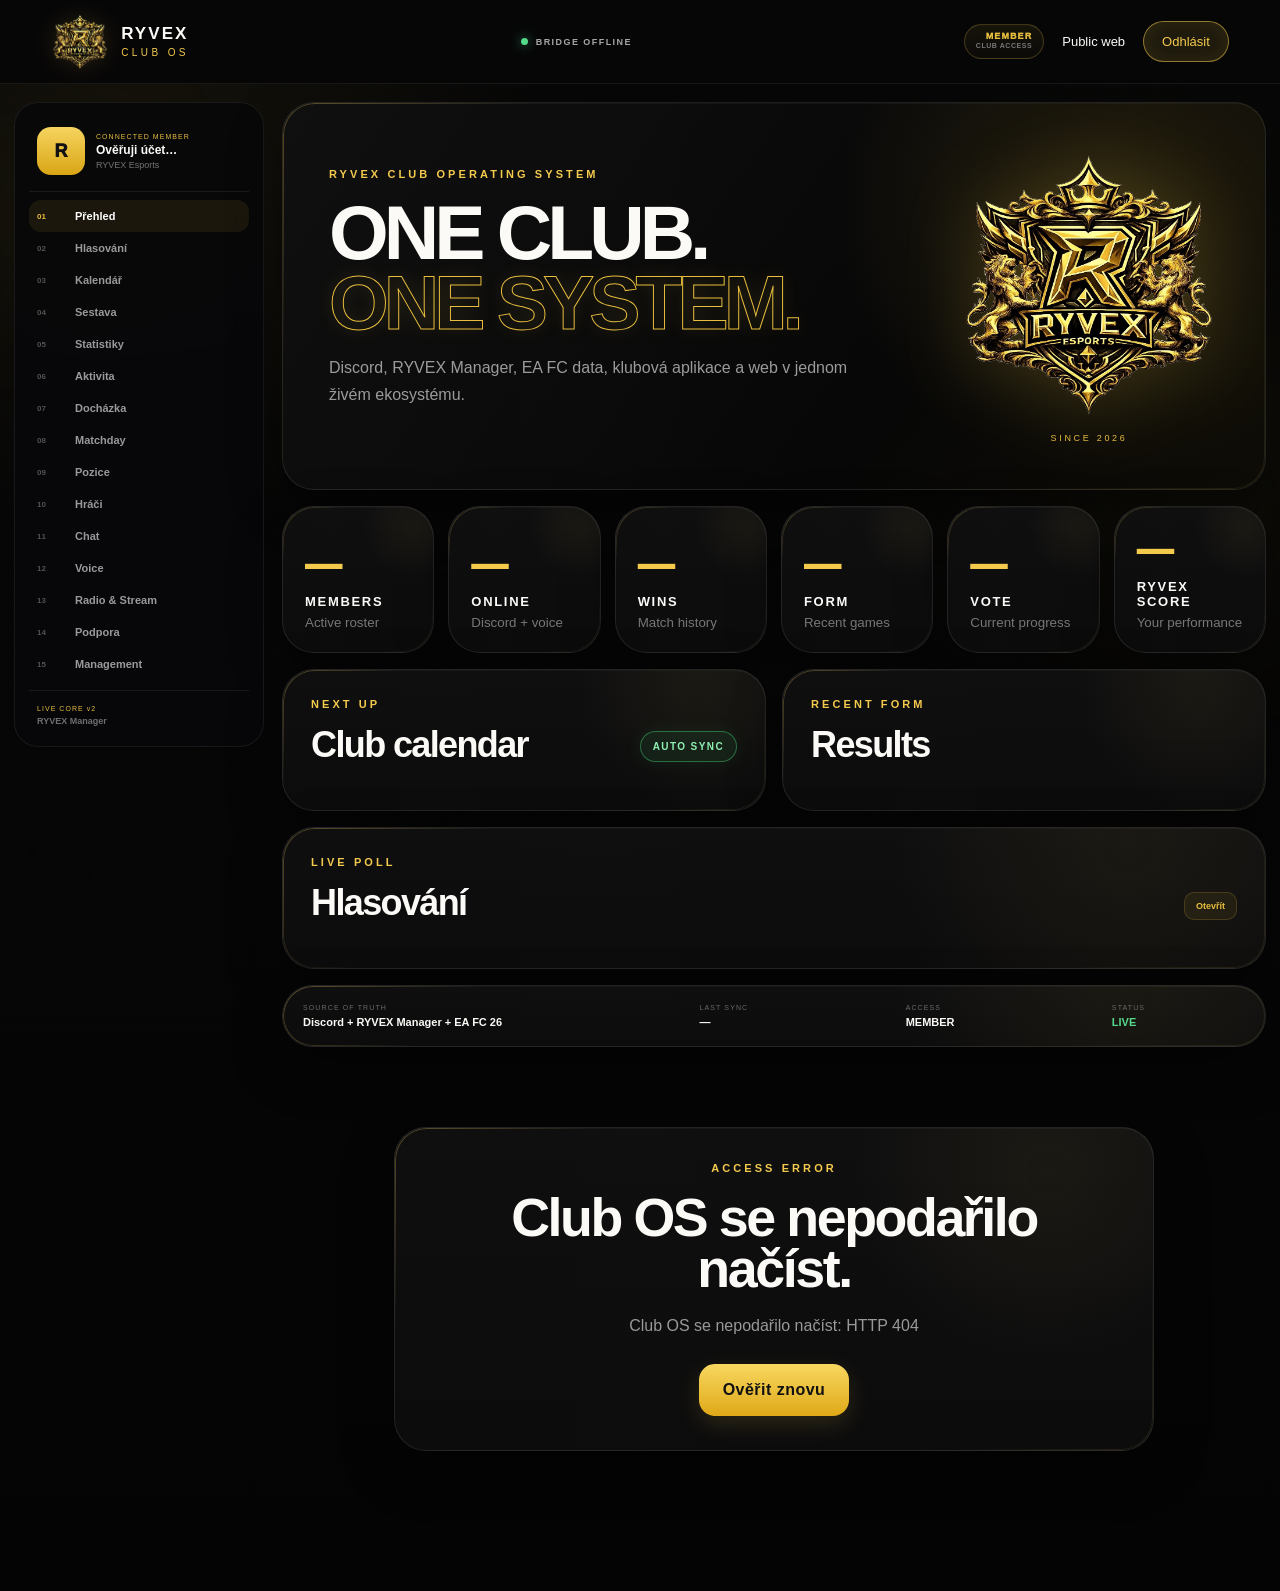
==== commit dd7ffd59: "Add files via upload" ====
--- a/members.html
+++ b/members.html
@@ -20,7 +20,12 @@
       <div><strong>RYVEX</strong><span>CLUB OS</span></div>
     </a>
     <div class="club-os-status"><i></i><span id="syncState">SYNCING</span></div>
-    <nav class="member-top-actions"><a href="/">Public web</a><a class="nav-cta" href="/auth/logout">Odhlásit</a></nav>
+    <nav class="member-top-actions">
+      <div class="club-os-account-badge" id="topRoleBadge" aria-label="Přihlášená klubová role">
+        <span id="topRoleName">MEMBER</span><small id="topRoleAccess">CLUB ACCESS</small>
+      </div>
+      <a href="/">Public web</a><a class="nav-cta" href="/auth/logout">Odhlásit</a>
+    </nav>
   </header>
 
   <main class="club-os-shell">
@@ -48,14 +53,28 @@
     </aside>
 
     <section class="club-os-content">
-      <div class="club-os-mobile-nav">
-        <select id="mobilePageSelect" aria-label="Vyber sekci">
-          <option value="overview">Přehled</option><option value="vote">Hlasování</option><option value="calendar">Kalendář</option>
-          <option value="lineup">Sestava</option><option value="statistics">Statistiky</option><option value="activity">Aktivita</option>
-          <option value="attendance">Docházka</option><option value="matches">Matchday</option><option value="positions">Pozice</option>
-          <option value="members">Hráči</option><option value="chat">Chat</option><option value="voice">Voice</option>
-          <option value="media">Radio & Stream</option><option value="support">Podpora</option><option value="management" id="mobileManagement" hidden>Management</option>
-        </select>
+      <div class="club-os-mobile-nav" id="clubOsMobileNav">
+        <button class="os-mobile-trigger" id="mobileNavTrigger" type="button" aria-expanded="false" aria-controls="mobileNavMenu">
+          <span class="os-mobile-trigger-copy"><small>CLUB OS</small><b id="mobileNavLabel">Přehled</b></span>
+          <span class="os-mobile-chevron" aria-hidden="true">⌄</span>
+        </button>
+        <div class="os-mobile-menu" id="mobileNavMenu" role="menu" hidden>
+          <button type="button" role="menuitem" class="os-mobile-item active" data-mobile-page="overview"><span>01</span><b>Přehled</b></button>
+          <button type="button" role="menuitem" class="os-mobile-item" data-mobile-page="vote"><span>02</span><b>Hlasování</b></button>
+          <button type="button" role="menuitem" class="os-mobile-item" data-mobile-page="calendar"><span>03</span><b>Kalendář</b></button>
+          <button type="button" role="menuitem" class="os-mobile-item" data-mobile-page="lineup"><span>04</span><b>Sestava</b></button>
+          <button type="button" role="menuitem" class="os-mobile-item" data-mobile-page="statistics"><span>05</span><b>Statistiky</b></button>
+          <button type="button" role="menuitem" class="os-mobile-item" data-mobile-page="activity"><span>06</span><b>Aktivita</b></button>
+          <button type="button" role="menuitem" class="os-mobile-item" data-mobile-page="attendance"><span>07</span><b>Docházka</b></button>
+          <button type="button" role="menuitem" class="os-mobile-item" data-mobile-page="matches"><span>08</span><b>Matchday</b></button>
+          <button type="button" role="menuitem" class="os-mobile-item" data-mobile-page="positions"><span>09</span><b>Pozice</b></button>
+          <button type="button" role="menuitem" class="os-mobile-item" data-mobile-page="members"><span>10</span><b>Hráči</b></button>
+          <button type="button" role="menuitem" class="os-mobile-item" data-mobile-page="chat"><span>11</span><b>Chat</b></button>
+          <button type="button" role="menuitem" class="os-mobile-item" data-mobile-page="voice"><span>12</span><b>Voice</b></button>
+          <button type="button" role="menuitem" class="os-mobile-item" data-mobile-page="media"><span>13</span><b>Radio & Stream</b></button>
+          <button type="button" role="menuitem" class="os-mobile-item" data-mobile-page="support"><span>14</span><b>Podpora</b></button>
+          <button type="button" role="menuitem" class="os-mobile-item management-only" data-mobile-page="management" id="mobileManagement" hidden><span>15</span><b>Management</b></button>
+        </div>
       </div>
 
       <section class="os-page active" data-page-panel="overview">
--- a/member-club-os.css
+++ b/member-club-os.css
@@ -5,3 +5,49 @@
 
 /* 2.0.2 role-based management */
 .admin-scope-strip{margin-bottom:16px}.admin-security-note{margin-top:16px}.admin-security-note h2{font-size:34px;margin:8px 0 12px}.admin-security-note p{max-width:900px;color:#858585;line-height:1.7}.manage-form[hidden]{display:none!important}
+
+/* 2.0.3 Club OS mobile navigation + role visibility */
+.club-os-account-badge{display:inline-grid;gap:1px;justify-items:end;padding:7px 11px;border:1px solid rgba(231,189,61,.24);border-radius:999px;background:linear-gradient(180deg,rgba(231,189,61,.08),rgba(231,189,61,.025));box-shadow:inset 0 0 0 1px rgba(255,255,255,.015)}
+.club-os-account-badge span{font-size:9px;line-height:1;font-weight:950;letter-spacing:.12em;color:var(--os-gold);white-space:nowrap}
+.club-os-account-badge small{font-size:7px;line-height:1.2;font-weight:800;letter-spacing:.08em;color:#777;white-space:nowrap}
+.club-os-account-badge[data-role*="owner"]{border-color:rgba(231,189,61,.42);box-shadow:0 0 22px rgba(231,189,61,.07),inset 0 0 0 1px rgba(255,255,255,.025)}
+
+.os-mobile-trigger{width:100%;min-height:58px;display:flex;align-items:center;justify-content:space-between;gap:16px;padding:10px 16px;border:1px solid rgba(231,189,61,.22);border-radius:16px;background:linear-gradient(180deg,#101012,#09090b);color:#fff;text-align:left;box-shadow:0 10px 28px rgba(0,0,0,.22),inset 0 0 0 1px rgba(255,255,255,.02);cursor:pointer}
+.os-mobile-trigger:focus-visible{outline:2px solid rgba(231,189,61,.65);outline-offset:2px}
+.os-mobile-trigger-copy{display:grid;gap:3px;min-width:0}
+.os-mobile-trigger-copy small{font-size:7px;line-height:1;font-weight:950;letter-spacing:.18em;color:var(--os-gold)}
+.os-mobile-trigger-copy b{font-size:14px;line-height:1.25;font-weight:900;white-space:nowrap;overflow:hidden;text-overflow:ellipsis}
+.os-mobile-chevron{display:grid;place-items:center;width:34px;height:34px;flex:0 0 34px;border-radius:11px;border:1px solid rgba(231,189,61,.18);color:var(--os-gold);font-size:20px;line-height:1;transition:transform .2s ease,background .2s ease}
+.os-mobile-trigger[aria-expanded="true"] .os-mobile-chevron{transform:rotate(180deg);background:rgba(231,189,61,.08)}
+.os-mobile-menu{position:absolute;left:0;right:0;top:calc(100% + 8px);z-index:70;max-height:min(68vh,610px);overflow:auto;padding:8px;border:1px solid rgba(231,189,61,.2);border-radius:18px;background:rgba(8,8,10,.985);box-shadow:0 24px 70px rgba(0,0,0,.58),inset 0 0 0 1px rgba(255,255,255,.02);overscroll-behavior:contain;-webkit-overflow-scrolling:touch}
+.os-mobile-menu[hidden]{display:none!important}
+.os-mobile-item{width:100%;display:grid;grid-template-columns:34px 1fr;align-items:center;gap:10px;padding:11px 12px;border:0;border-radius:12px;background:transparent;color:#a5a5a5;text-align:left;cursor:pointer}
+.os-mobile-item span{display:grid;place-items:center;width:30px;height:30px;border:1px solid rgba(255,255,255,.06);border-radius:9px;color:#666;font-size:8px;font-weight:950;letter-spacing:.08em}
+.os-mobile-item b{font-size:12px;font-weight:850}
+.os-mobile-item:hover,.os-mobile-item:focus-visible{background:rgba(255,255,255,.035);color:#fff;outline:none}
+.os-mobile-item.active{background:linear-gradient(90deg,rgba(231,189,61,.12),rgba(231,189,61,.035));color:#fff}
+.os-mobile-item.active span{border-color:rgba(231,189,61,.28);background:rgba(231,189,61,.08);color:var(--os-gold)}
+.os-mobile-item.management-only:not([hidden]){margin-top:5px;border-top:1px solid rgba(231,189,61,.12);border-radius:0 0 12px 12px}
+html.club-os-menu-open body:after{content:"";position:fixed;inset:84px 0 0;z-index:7;background:rgba(0,0,0,.28);pointer-events:none}
+
+@media(max-width:980px){
+  .club-os-mobile-nav{position:sticky;top:78px;z-index:30}
+  .club-os-mobile-nav select{display:none!important}
+  .member-top-actions{gap:8px}
+  .club-os-account-badge{margin-left:auto;padding:6px 9px}
+  .club-os-account-badge span{font-size:8px}
+  .club-os-account-badge small{display:none}
+}
+@media(max-width:700px){
+  .club-os-topbar{grid-template-columns:auto 1fr;gap:8px}
+  .brand div{display:none}
+  .brand img{width:46px;height:46px}
+  .member-top-actions{justify-content:flex-end;gap:7px}
+  .member-top-actions .nav-cta{padding:10px 13px;font-size:11px}
+  .club-os-account-badge{max-width:120px}
+  .club-os-account-badge span{max-width:100px;overflow:hidden;text-overflow:ellipsis}
+  .club-os-mobile-nav{top:76px;margin-bottom:14px}
+  .os-mobile-trigger{min-height:56px;border-radius:15px}
+  .os-mobile-menu{max-height:62vh;border-radius:16px}
+  .os-mobile-item{padding:10px}
+}
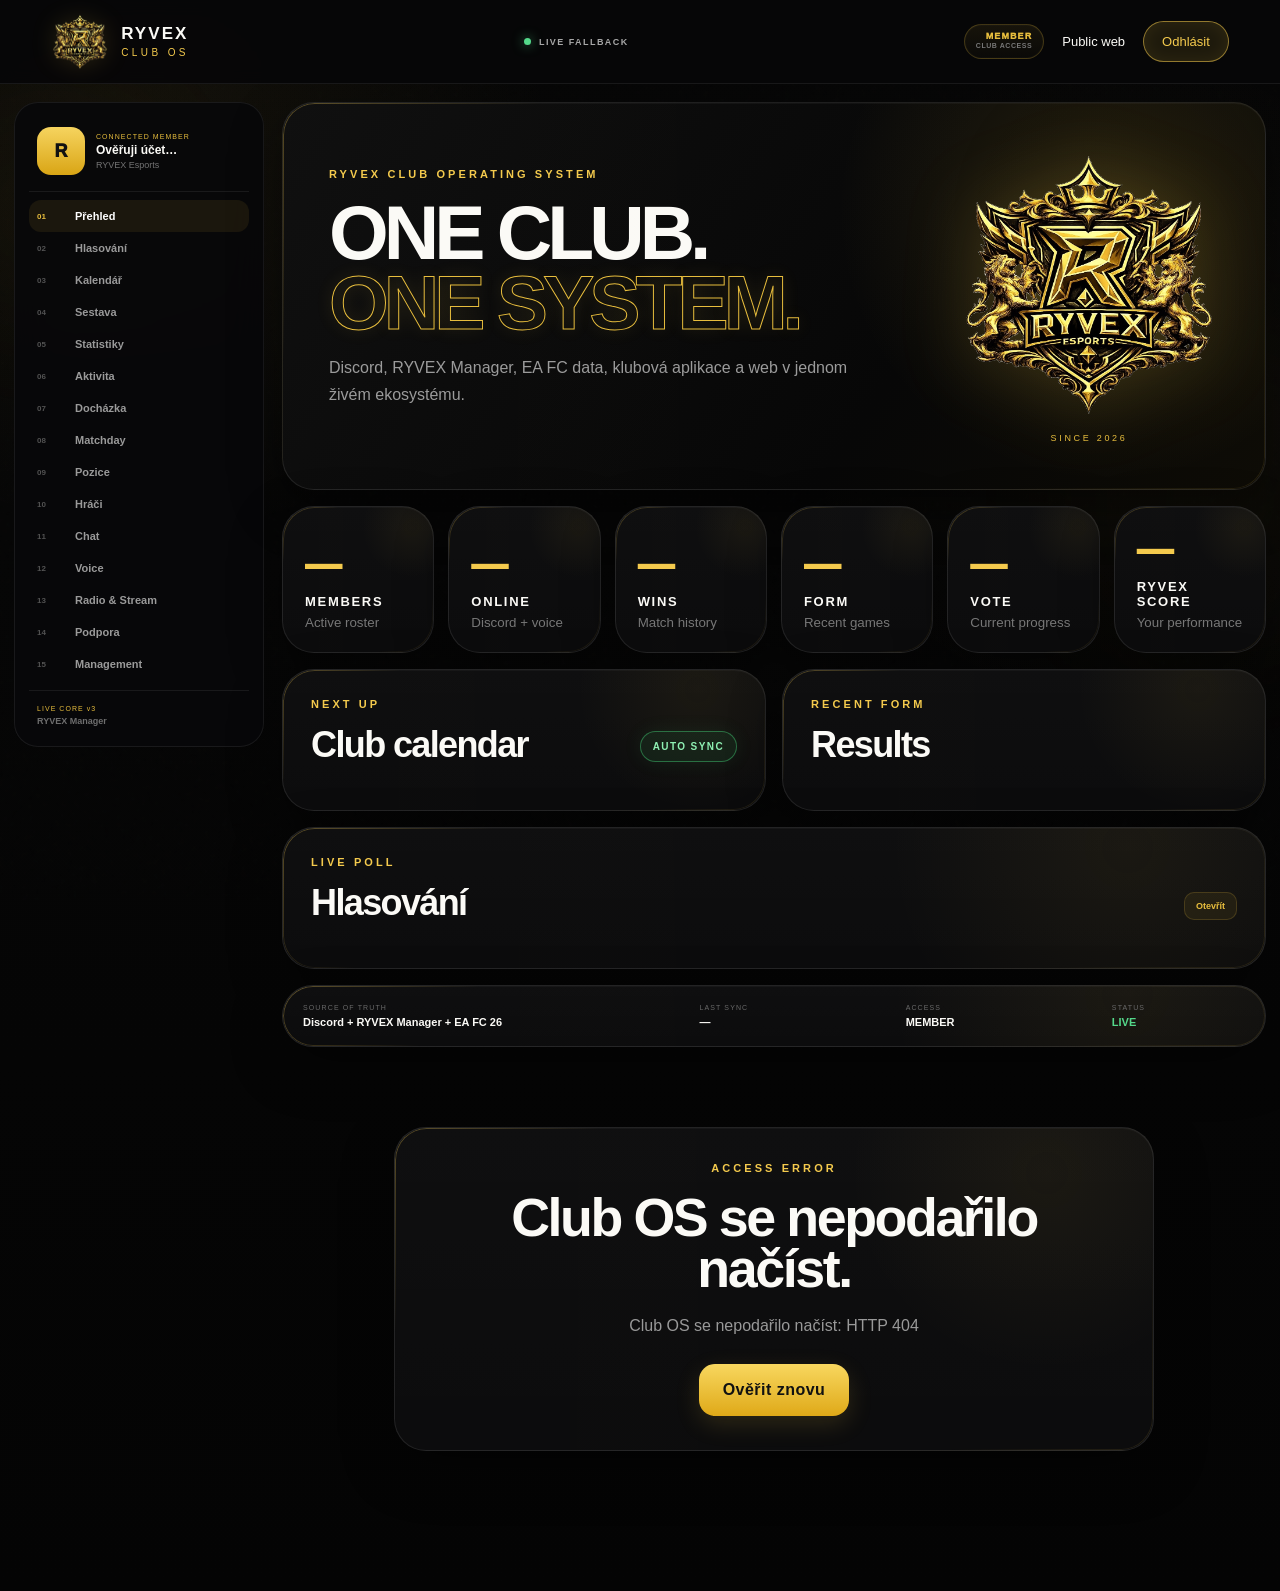
==== commit 04e8b805: "Add files via upload" ====
--- a/members.html
+++ b/members.html
@@ -8,8 +8,8 @@
   <meta name="description" content="Soukromý Club OS pro členy RYVEX Esports." />
   <title>RYVEX Club OS</title>
   <link rel="icon" href="assets/ryvex-emblem.png" />
-  <link rel="stylesheet" href="styles.css" />
-  <link rel="stylesheet" href="member-club-os.css" />
+  <link rel="stylesheet" href="styles.css?v=2.3.0" />
+  <link rel="stylesheet" href="member-club-os.css?v=2.3.0" />
 </head>
 <body class="member-page club-os-page">
   <div class="bg-orb orb-a"></div><div class="bg-orb orb-b"></div><div class="noise"></div>
@@ -49,10 +49,11 @@
       <button class="os-nav" data-page="media"><span>13</span>Radio & Stream</button>
       <button class="os-nav" data-page="support"><span>14</span>Podpora</button>
       <button class="os-nav management-only" data-page="management" hidden><span>15</span>Management</button>
-      <div class="nav-foot"><small>LIVE CORE v2</small><b id="systemVersion">RYVEX Manager</b></div>
+      <div class="nav-foot"><small>LIVE CORE v3</small><b id="systemVersion">RYVEX Manager</b></div>
     </aside>
 
     <section class="club-os-content">
+      <button class="os-mobile-backdrop" id="mobileNavBackdrop" type="button" hidden aria-label="Zavřít Club OS menu"></button>
       <div class="club-os-mobile-nav" id="clubOsMobileNav">
         <button class="os-mobile-trigger" id="mobileNavTrigger" type="button" aria-expanded="false" aria-controls="mobileNavMenu">
           <span class="os-mobile-trigger-copy"><small>CLUB OS</small><b id="mobileNavLabel">Přehled</b></span>
@@ -131,16 +132,85 @@
       <section class="os-page" data-page-panel="management">
         <div class="page-title"><div><div class="eyebrow">ROLE BASED CONTROL</div><h1>Management</h1></div><span class="status-pill live-ok" id="managementBadge">DISCORD ROLE • CONTROL</span></div>
         <section class="os-system-strip panel admin-scope-strip"><div><small>AUTHORIZATION</small><b>Discord role + RYVEX Manager</b></div><div><small>TVŮJ ROZSAH</small><b id="managementScope">Načítám…</b></div><div><small>SECURITY</small><b>SERVER SIDE</b></div><div><small>STATUS</small><b class="live-text">LIVE</b></div></section>
-        <div class="os-grid-two">
+
+        <section class="admin-capability-grid" id="adminCapabilityGrid" aria-label="Oprávnění managementu">
+          <article class="panel admin-capability" data-capability-card="poll"><small>01</small><div><b>Hlasování</b><span id="capPoll">Kontroluji…</span></div></article>
+          <article class="panel admin-capability" data-capability-card="announcement"><small>02</small><div><b>Oznámení</b><span id="capAnnouncement">Kontroluji…</span></div></article>
+          <article class="panel admin-capability" data-capability-card="recruitment"><small>03</small><div><b>Nábor & Merch</b><span id="capRecruitment">Kontroluji…</span></div></article>
+          <article class="panel admin-capability" data-capability-card="sport"><small>04</small><div><b>Sportovní řízení</b><span id="capSport">Kontroluji…</span></div></article>
+        </section>
+
+        <section class="panel member-block admin-live-control" id="activePollAdmin" data-admin-capability="poll" hidden>
+          <div class="member-block-head"><div><div class="eyebrow">LIVE CONTROL</div><h2>Aktuální hlasování</h2></div><span class="status-pill live-ok">MANAGER LIVE</span></div>
+          <div id="activePollAdminBody" class="admin-live-control-body"><div class="empty-inline">Aktuálně není otevřené hlasování.</div></div>
+        </section>
+
+        <div class="os-grid-two admin-create-grid">
           <form class="panel member-block manage-form" id="pollCreateForm" data-admin-capability="poll"><div class="eyebrow">NEW POLL</div><h2>Nové hlasování</h2><label>Název<input name="title" required maxlength="100" placeholder="Trénink / turnaj / zápas" /></label><label>Popis<textarea name="description" maxlength="1000" placeholder="Detaily akce"></textarea></label><label>Datum a čas<input name="startsAt" type="datetime-local" required /></label><button class="btn btn-primary" type="submit">Vytvořit hlasování</button><span class="action-message"></span></form>
           <form class="panel member-block manage-form" id="announcementForm" data-admin-capability="announcement"><div class="eyebrow">ANNOUNCEMENT</div><h2>Klubové oznámení</h2><label>Nadpis<input name="title" required maxlength="100" placeholder="RYVEX oznámení" /></label><label>Text<textarea name="description" required maxlength="1800" placeholder="Obsah oznámení"></textarea></label><button class="btn btn-primary" type="submit">Publikovat oznámení</button><span class="action-message"></span></form>
         </div>
-        <section class="panel member-block admin-security-note"><div class="eyebrow">AUTOMATIC ACCESS</div><h2>Práva se neudělují na webu.</h2><p>Web pouze načte oprávnění z Discordu / RYVEX Manageru. Owner má plný přístup. Admin Team vidí a může používat jen akce povolené jeho rolí. Odebrání role nebo členství se projeví při dalším ověření a privátní API přístup se zablokuje.</p></section>
+
+        <section class="panel member-block unified-admin" id="votingPlannerAdmin" data-admin-capability="poll" hidden>
+          <div class="member-block-head"><div><div class="eyebrow">VOTING CENTER • REALTIME</div><h2>Týdenní Voting Planner</h2></div><span class="status-pill live-ok">16:30 • 17:00 • 17:30</span></div>
+          <p class="admin-help">Stejný planner jako v Manageru. Jedna změna se okamžitě propíše do Discordu, App i Website.</p>
+          <label class="unified-field">1 řádek = den | název | čas | info<textarea id="weeklyPlanner" rows="7" spellcheck="false" placeholder="Po | Trénink | 20:00 | Taktika
+Út | Liga | 20:00 | CPG"></textarea></label>
+          <div class="unified-actions"><button class="btn btn-primary" id="saveWeeklyPlanner" type="button">Uložit planner</button><button class="inline-action" id="toggleWeeklyAuto" type="button">Auto tvorba</button><button class="inline-action owner-only" id="toggleVotingCleanup" type="button" hidden>Noční úklid</button><button class="inline-action owner-only" id="runVotingCleanup" type="button" hidden>Vyčistit teď</button></div>
+          <span class="action-message" id="votingPlannerMessage"></span>
+          <div class="unified-list" id="openPollAdminList"></div>
+        </section>
+
+        <section class="panel member-block unified-admin" id="lineupAdmin" data-admin-capability="sport" hidden>
+          <div class="member-block-head"><div><div class="eyebrow">LINEUP INTELLIGENCE</div><h2>Player Score sestava</h2></div><span class="status-pill">MANAGER CORE</span></div>
+          <p class="admin-help">Formace, zdrojové hlasování, RYVEX Player Score a publikace používají stejný draft jako Discord Lineup Studio.</p>
+          <div class="unified-form-grid"><label>Formace<select id="lineupFormation"></select></label><label>Hlasování<select id="lineupPollSelect"></select></label></div>
+          <div class="unified-actions"><button class="inline-action" id="lineupSetFormation" type="button">Nastavit formaci</button><button class="inline-action" id="lineupSelectPoll" type="button">Vybrat hlasování</button><button class="btn btn-primary" id="lineupGenerate" type="button">Vygenerovat Player Score XI</button><button class="btn btn-primary" id="lineupPublish" type="button">Potvrdit / publikovat</button></div>
+          <span class="action-message" id="lineupAdminMessage"></span><div class="unified-list" id="lineupAdminRows"></div>
+          <div class="eyebrow unified-subtitle">MANUAL EDIT</div><div class="unified-form-grid"><label>Pozice<select id="lineupAssignSlot"><option value="">Vyber pozici</option></select></label><label>Hráč<select id="lineupAssignPlayer"><option value="">Vyber hráče</option></select></label></div><div class="unified-actions"><button class="inline-action" id="lineupAssignPlayerBtn" type="button">Dosadit hráče</button></div>
+          <div class="unified-form-grid"><label>První pozice<select id="lineupSwapA"><option value="">Vyber pozici</option></select></label><label>Druhá pozice<select id="lineupSwapB"><option value="">Vyber pozici</option></select></label></div><div class="unified-actions"><button class="inline-action" id="lineupSwapBtn" type="button">Prohodit pozice</button></div>
+        </section>
+
+        <section class="panel member-block unified-admin" id="automationAdmin" data-admin-capability="poll" hidden>
+          <div class="member-block-head"><div><div class="eyebrow">AUTOMATION CENTER</div><h2>Klubová automatizace</h2></div><span class="status-pill live-ok">LIVE</span></div>
+          <div class="toggle-grid" id="automationToggles"><button type="button" data-auto-key="enabled">Automatizace</button><button type="button" data-auto-key="pollReminders">DM remindery</button><button type="button" data-auto-key="autoClosePolls">Auto close</button><button type="button" data-auto-key="matchReminders">Match DM</button><button type="button" data-auto-key="autoLineup">Auto lineup</button></div>
+          <div class="unified-actions"><button class="inline-action" id="runAutomation" type="button">Spustit cyklus teď</button></div><span class="action-message" id="automationMessage"></span>
+        </section>
+
+        <section class="panel member-block unified-admin" id="matchdayAdmin" data-admin-capability="sport" hidden>
+          <div class="member-block-head"><div><div class="eyebrow">MATCHDAY CENTER</div><h2>Zápas + EA Sync</h2></div><span class="status-pill live-ok">NO EXTRA POLL</span></div>
+          <form id="matchCreateForm" class="unified-match-form"><label>Soupeř<input name="opponent" required maxlength="100" placeholder="Soupeř" /></label><label>Soutěž<input name="competition" maxlength="100" placeholder="Liga / turnaj / přátelák" /></label><label>Datum a čas<input name="startsAt" type="datetime-local" required /></label><label>Místo<select name="location"><option value="home">HOME</option><option value="away">AWAY</option><option value="neutral">NEUTRAL</option></select></label><label class="wide">Info<textarea name="description" maxlength="1000" placeholder="Poznámka k zápasu"></textarea></label><div class="unified-actions wide"><button class="btn btn-primary" type="submit">Vytvořit Matchday</button></div></form>
+          <div class="eyebrow unified-subtitle">EA / RESULT</div><div class="unified-form-grid"><label>Zápas<select id="matchdayMatchSelect"><option value="">Všechny / poslední</option></select></label></div><div class="unified-actions"><button class="inline-action" id="runEaSync" type="button">EA Sync teď</button><button class="inline-action" id="publishMatchResult" type="button">Publikovat výsledek</button></div>
+          <span class="action-message" id="matchdayAdminMessage"></span>
+        </section>
+
+        <section class="panel member-block admin-request-center" id="adminRequestCenter" data-admin-capability="recruitment" hidden>
+          <div class="member-block-head"><div><div class="eyebrow">PUBLIC REQUESTS</div><h2>Nábor & Merch inbox</h2></div><button class="inline-action" id="refreshAdminRequests" type="button">Obnovit</button></div>
+          <div class="admin-request-tabs" role="tablist" aria-label="Filtr požadavků">
+            <button class="active" type="button" data-request-filter="all">Vše</button>
+            <button type="button" data-request-filter="recruitment">Nábor</button>
+            <button type="button" data-request-filter="merch">Merch</button>
+            <button type="button" data-request-filter="new">Nové</button>
+          </div>
+          <div class="admin-request-list" id="adminRequestList"><div class="empty-inline">Požadavky se načtou po otevření Managementu.</div></div>
+        </section>
+
+        <section class="panel member-block platform-status-center" id="platformStatusCenter">
+          <div class="member-block-head"><div><div class="eyebrow">UNIFIED OBSERVABILITY</div><h2>Platform Status Center</h2></div><span class="status-pill live-ok">REALTIME</span></div>
+          <div class="platform-status-grid" id="platformStatusGrid"><div class="empty-inline">Čekám na platform heartbeat…</div></div>
+          <div class="platform-analytics-grid" id="platformAnalyticsGrid"></div>
+          <p class="admin-help" id="eventReplayState">Event replay se načítá…</p>
+        </section>
+        <section class="panel member-block owner-only audit-timeline-center" id="auditTimelineCenter" hidden>
+          <div class="member-block-head"><div><div class="eyebrow">OWNER • CROSS-PLATFORM</div><h2>Audit Timeline</h2></div><span class="status-pill">READ ONLY</span></div>
+          <div class="audit-timeline-list" id="auditTimelineList"><div class="empty-inline">Zatím bez událostí.</div></div>
+        </section>
+
+        <section class="panel member-block admin-security-note"><div class="eyebrow">AUTOMATIC ACCESS</div><h2>Práva se řídí Discordem a Managerem.</h2><p>Web oprávnění nevymýšlí ani neukládá. Owner má plný přístup. Club Admin a Team Admin dostávají jen své akce podle Discord rolí. Odebrání role, kick nebo odchod z klubu se při dalším ověření automaticky projeví a privátní API se uzamkne.</p><div class="admin-health-row"><span id="healthWebsite"><i></i> Website LIVE</span><span id="healthManager"><i></i> Manager API LIVE</span><span id="healthDiscord"><i></i> Discord</span><span id="healthEa"><i></i> EA Sync</span></div></section>
       </section>
 
       <section class="panel member-error" id="memberError" hidden><div class="eyebrow">ACCESS ERROR</div><h2>Club OS se nepodařilo načíst.</h2><p id="memberErrorText">Pro vstup musí být Discord účet aktivním členem RYVEX Esports.</p><a class="btn btn-primary" href="/auth/login?mode=club">Ověřit znovu</a></section>
     </section>
   </main>
-  <script src="members.js"></script>
+  <script src="members.js?v=2.4.0"></script>
 </body>
 </html>
--- a/styles.css
+++ b/styles.css
@@ -205,3 +205,5 @@
 @media(min-width:1360px){#members .member-gate{grid-template-columns:.9fr 1.1fr}.access-choice-grid{grid-template-columns:1fr 1fr}.member-gate-card{min-height:330px}}
 @media(max-width:980px){.public-access-panel{align-items:flex-start;flex-direction:column}.access-choice-grid{grid-template-columns:1fr}.club-login-cta{display:flex!important;flex-direction:column;align-items:flex-start}.club-login-cta small{display:block}}
 @media(max-width:700px){.public-access-panel{padding:22px}.member-gate-card>.btn{min-width:0;width:100%}.club-login-cta small{display:none}}
+
+.visitor-counter-sub{font-size:7px;color:#6f6e69;line-height:1.2}.visitor-counter-sub b{color:#bfa85c;font-size:8px}
--- a/member-club-os.css
+++ b/member-club-os.css
@@ -51,3 +51,30 @@
   .os-mobile-menu{max-height:62vh;border-radius:16px}
   .os-mobile-item{padding:10px}
 }
+
+/* 2.1.0 MASTER • management workspace + mobile drawer polish */
+.admin-capability-grid{display:grid;grid-template-columns:repeat(4,minmax(0,1fr));gap:10px;margin:0 0 16px}.admin-capability{min-height:96px;padding:16px;display:grid;grid-template-columns:38px 1fr;align-items:center;gap:12px}.admin-capability>small{display:grid;place-items:center;width:36px;height:36px;border:1px solid rgba(231,189,61,.2);border-radius:11px;color:var(--os-gold);font-size:8px;font-weight:950;letter-spacing:.08em}.admin-capability div{display:grid;gap:4px}.admin-capability b{font-size:12px}.admin-capability span{font-size:9px;color:#666}.admin-capability.allowed{border-color:rgba(84,216,138,.18)}.admin-capability.allowed span{color:var(--os-good)}.admin-capability.denied{opacity:.55}.admin-live-control{margin-bottom:16px}.admin-live-control-body{display:grid;grid-template-columns:1fr auto;align-items:center;gap:14px}.admin-live-poll{display:grid;gap:5px}.admin-live-poll strong{font-size:18px}.admin-live-poll small{color:#6f6f6f}.admin-live-actions{display:flex;gap:8px;flex-wrap:wrap}.btn-danger{border:1px solid rgba(255,96,96,.28);background:rgba(255,96,96,.08);color:#ff8f8f}.btn-danger:hover{background:rgba(255,96,96,.14)}.admin-create-grid{margin-bottom:16px}.admin-request-center{margin-bottom:16px}.admin-request-tabs{display:flex;gap:7px;flex-wrap:wrap;margin:0 0 12px}.admin-request-tabs button{border:1px solid var(--os-line);border-radius:999px;background:#0b0b0d;color:#7d7d7d;padding:8px 12px;font:inherit;font-size:9px;font-weight:900;cursor:pointer}.admin-request-tabs button.active{border-color:rgba(231,189,61,.32);background:rgba(231,189,61,.08);color:var(--os-gold)}.admin-request-list{display:grid;gap:9px}.admin-request{display:grid;grid-template-columns:1fr auto;gap:16px;padding:15px;border:1px solid var(--os-line);border-radius:14px;background:rgba(255,255,255,.012)}.admin-request-main{min-width:0}.admin-request-head{display:flex;align-items:center;gap:8px;flex-wrap:wrap;margin-bottom:7px}.admin-request-head strong{font-size:12px}.admin-request-type,.admin-request-status{display:inline-flex;padding:4px 7px;border-radius:999px;border:1px solid var(--os-line);font-size:7px;font-weight:950;letter-spacing:.07em}.admin-request-type{color:var(--os-gold)}.admin-request-status[data-status="approved"]{color:var(--os-good);border-color:rgba(84,216,138,.22)}.admin-request-status[data-status="rejected"]{color:var(--os-bad);border-color:rgba(255,96,96,.22)}.admin-request-status[data-status="reviewing"]{color:var(--os-warn)}.admin-request-meta{font-size:8px;color:#5f5f5f;margin-bottom:8px}.admin-request-fields{display:grid;grid-template-columns:repeat(2,minmax(0,1fr));gap:6px 12px}.admin-request-fields div{display:grid;gap:2px;min-width:0}.admin-request-fields small{font-size:7px;color:#555;text-transform:uppercase;letter-spacing:.07em}.admin-request-fields span{font-size:9px;color:#aaa;overflow-wrap:anywhere}.admin-request-actions{display:flex;align-items:center;justify-content:flex-end;gap:6px;flex-wrap:wrap;max-width:220px}.admin-request-actions button{border:1px solid var(--os-line);border-radius:9px;background:#0b0b0d;color:#999;padding:8px 9px;font:inherit;font-size:8px;font-weight:900;cursor:pointer}.admin-request-actions button[data-status="approved"]{color:var(--os-good)}.admin-request-actions button[data-status="rejected"]{color:#ff8f8f}.admin-request-actions button:hover{border-color:rgba(231,189,61,.28);color:#fff}.admin-health-row{display:flex;gap:8px;flex-wrap:wrap;margin-top:16px}.admin-health-row span{display:inline-flex;align-items:center;gap:6px;padding:7px 10px;border:1px solid var(--os-line);border-radius:999px;color:#777;font-size:8px;font-weight:900}.admin-health-row i{width:6px;height:6px;border-radius:50%;background:var(--os-good);box-shadow:0 0 12px rgba(84,216,138,.4)}
+
+@media(max-width:1250px){.admin-capability-grid{grid-template-columns:repeat(2,minmax(0,1fr))}}
+@media(max-width:980px){
+  .club-os-mobile-nav{top:76px}
+  .os-mobile-menu{position:fixed;left:12px;right:12px;top:146px;max-height:58vh;border-radius:18px;padding:8px 8px 12px;box-shadow:0 28px 90px rgba(0,0,0,.72),inset 0 0 0 1px rgba(255,255,255,.02)}
+  html.club-os-menu-open body:after{inset:76px 0 0;background:rgba(0,0,0,.58);backdrop-filter:blur(2px)}
+  .admin-request{grid-template-columns:1fr}.admin-request-actions{justify-content:flex-start;max-width:none}
+}
+@media(max-width:700px){
+  .os-mobile-menu{left:10px;right:10px;top:145px;max-height:54vh}
+  .os-mobile-item{min-height:48px;padding:9px 10px}.os-mobile-item b{font-size:12px}.os-mobile-item span{width:31px;height:31px}
+  .admin-capability-grid{grid-template-columns:1fr 1fr;gap:8px}.admin-capability{min-height:84px;padding:12px;grid-template-columns:32px 1fr}.admin-capability>small{width:30px;height:30px}.admin-live-control-body{grid-template-columns:1fr}.admin-live-actions{justify-content:flex-start}.admin-request-fields{grid-template-columns:1fr}.admin-request-tabs{overflow:auto;flex-wrap:nowrap;padding-bottom:3px}.admin-request-tabs button{white-space:nowrap}.admin-health-row{display:grid;grid-template-columns:1fr 1fr}.admin-health-row span{justify-content:center}
+}
+.os-mobile-backdrop{display:none}
+@media(max-width:980px){.os-mobile-backdrop:not([hidden]){display:block;position:fixed;inset:76px 0 0;z-index:29;border:0;background:rgba(0,0,0,.58);backdrop-filter:blur(2px);cursor:default}.club-os-mobile-nav{z-index:31}html.club-os-menu-open body:after{display:none}}
+
+
+/* 2.3.0 UNIFIED REALTIME CLUB OS */
+.unified-admin{margin-bottom:16px}.admin-help{margin:0 0 14px;color:#777;line-height:1.6;font-size:10px}.unified-field{display:grid;gap:7px;color:#8a8a8a;font-size:9px;font-weight:850}.unified-field textarea,.unified-form-grid select,.unified-match-form input,.unified-match-form select,.unified-match-form textarea{width:100%;box-sizing:border-box;border:1px solid var(--os-line);border-radius:12px;background:#09090b;color:#ddd;padding:12px 13px;font:inherit;outline:none}.unified-field textarea:focus,.unified-form-grid select:focus,.unified-match-form input:focus,.unified-match-form select:focus,.unified-match-form textarea:focus{border-color:rgba(231,189,61,.46);box-shadow:0 0 0 3px rgba(231,189,61,.05)}.unified-actions{display:flex;gap:8px;flex-wrap:wrap;margin-top:12px}.unified-list{display:grid;gap:7px;margin-top:14px}.unified-row{display:grid;grid-template-columns:1fr auto;align-items:center;gap:10px;padding:11px 12px;border:1px solid var(--os-line);border-radius:12px;background:rgba(255,255,255,.012)}.unified-row>div{display:grid;gap:3px;min-width:0}.unified-row b{font-size:10px;overflow-wrap:anywhere}.unified-row small{font-size:8px;color:#666}.unified-form-grid{display:grid;grid-template-columns:1fr 1fr;gap:10px}.unified-form-grid label,.unified-match-form label{display:grid;gap:6px;color:#777;font-size:9px;font-weight:850}.toggle-grid{display:grid;grid-template-columns:repeat(5,minmax(0,1fr));gap:8px}.toggle-grid button{min-height:48px;border:1px solid var(--os-line);border-radius:12px;background:#0a0a0c;color:#777;font:inherit;font-size:9px;font-weight:900;cursor:pointer}.toggle-grid button.active{border-color:rgba(84,216,138,.28);background:rgba(84,216,138,.07);color:var(--os-good)}.unified-match-form{display:grid;grid-template-columns:repeat(2,minmax(0,1fr));gap:10px}.unified-match-form .wide{grid-column:1/-1}.lineup-slot span{font-size:8px;color:#8b8b8b}.lineup-slot b{overflow-wrap:anywhere}.action-message{display:block;margin-top:10px;min-height:14px;color:#9b9b9b;font-size:9px}.inline-action.active{border-color:rgba(84,216,138,.28)!important;color:var(--os-good)!important}
+@media(max-width:980px){.toggle-grid{grid-template-columns:repeat(2,minmax(0,1fr))}.unified-form-grid,.unified-match-form{grid-template-columns:1fr}.unified-match-form .wide{grid-column:auto}}
+@media(max-width:700px){.unified-row{grid-template-columns:1fr}.unified-row>.inline-action{justify-self:start}.toggle-grid{grid-template-columns:1fr 1fr}.unified-actions .btn,.unified-actions .inline-action{flex:1 1 auto}.unified-field textarea{min-height:210px}}
+
+/* Website 2.4.0 — unified platform observability */
+.platform-status-center{margin:16px 0}.platform-status-grid{display:grid;grid-template-columns:repeat(4,minmax(0,1fr));gap:8px;margin-top:12px}.platform-status-card{display:flex;gap:9px;align-items:center;padding:12px;border:1px solid var(--os-line);border-radius:12px;background:#0b0b0d}.platform-status-card>div{display:grid;gap:3px}.platform-status-card b{font-size:10px}.platform-status-card small{font-size:7px;color:#666}.platform-status-dot{width:7px;height:7px;border-radius:50%;background:#666}.platform-status-card.online .platform-status-dot{background:var(--os-good);box-shadow:0 0 10px rgba(84,216,138,.4)}.platform-status-card.standby .platform-status-dot{background:var(--os-gold)}.platform-status-card.stale .platform-status-dot,.platform-status-card.degraded .platform-status-dot{background:#f39c4a}.platform-analytics-grid{display:grid;grid-template-columns:repeat(3,minmax(0,1fr));gap:8px;margin-top:10px}.platform-analytics-card{display:grid;gap:3px;padding:12px;border:1px solid rgba(231,189,61,.14);border-radius:12px;background:rgba(231,189,61,.035)}.platform-analytics-card strong{font-size:22px;color:var(--os-gold)}.platform-analytics-card span{font-size:8px;font-weight:950}.platform-analytics-card small{font-size:7px;color:#666}.audit-timeline-list{display:grid;gap:5px;max-height:440px;overflow:auto;margin-top:10px}.audit-timeline-row{display:flex;gap:10px;align-items:center;padding:10px;border-bottom:1px solid var(--os-line)}.audit-timeline-row>div{display:grid;gap:2px}.audit-timeline-row b{font-size:9px}.audit-timeline-row small{font-size:7px;color:#666}.audit-source{min-width:70px;text-align:center;padding:5px 7px;border:1px solid var(--os-line);border-radius:999px;font-size:7px;font-weight:950}.audit-source.website{color:#75c7ff}.audit-source.app{color:var(--os-gold)}.audit-source.tournament{color:#d7a3ff}.audit-source.manager{color:var(--os-good)}@media(max-width:760px){.platform-status-grid{grid-template-columns:1fr 1fr}.platform-analytics-grid{grid-template-columns:1fr}.audit-source{min-width:62px}}
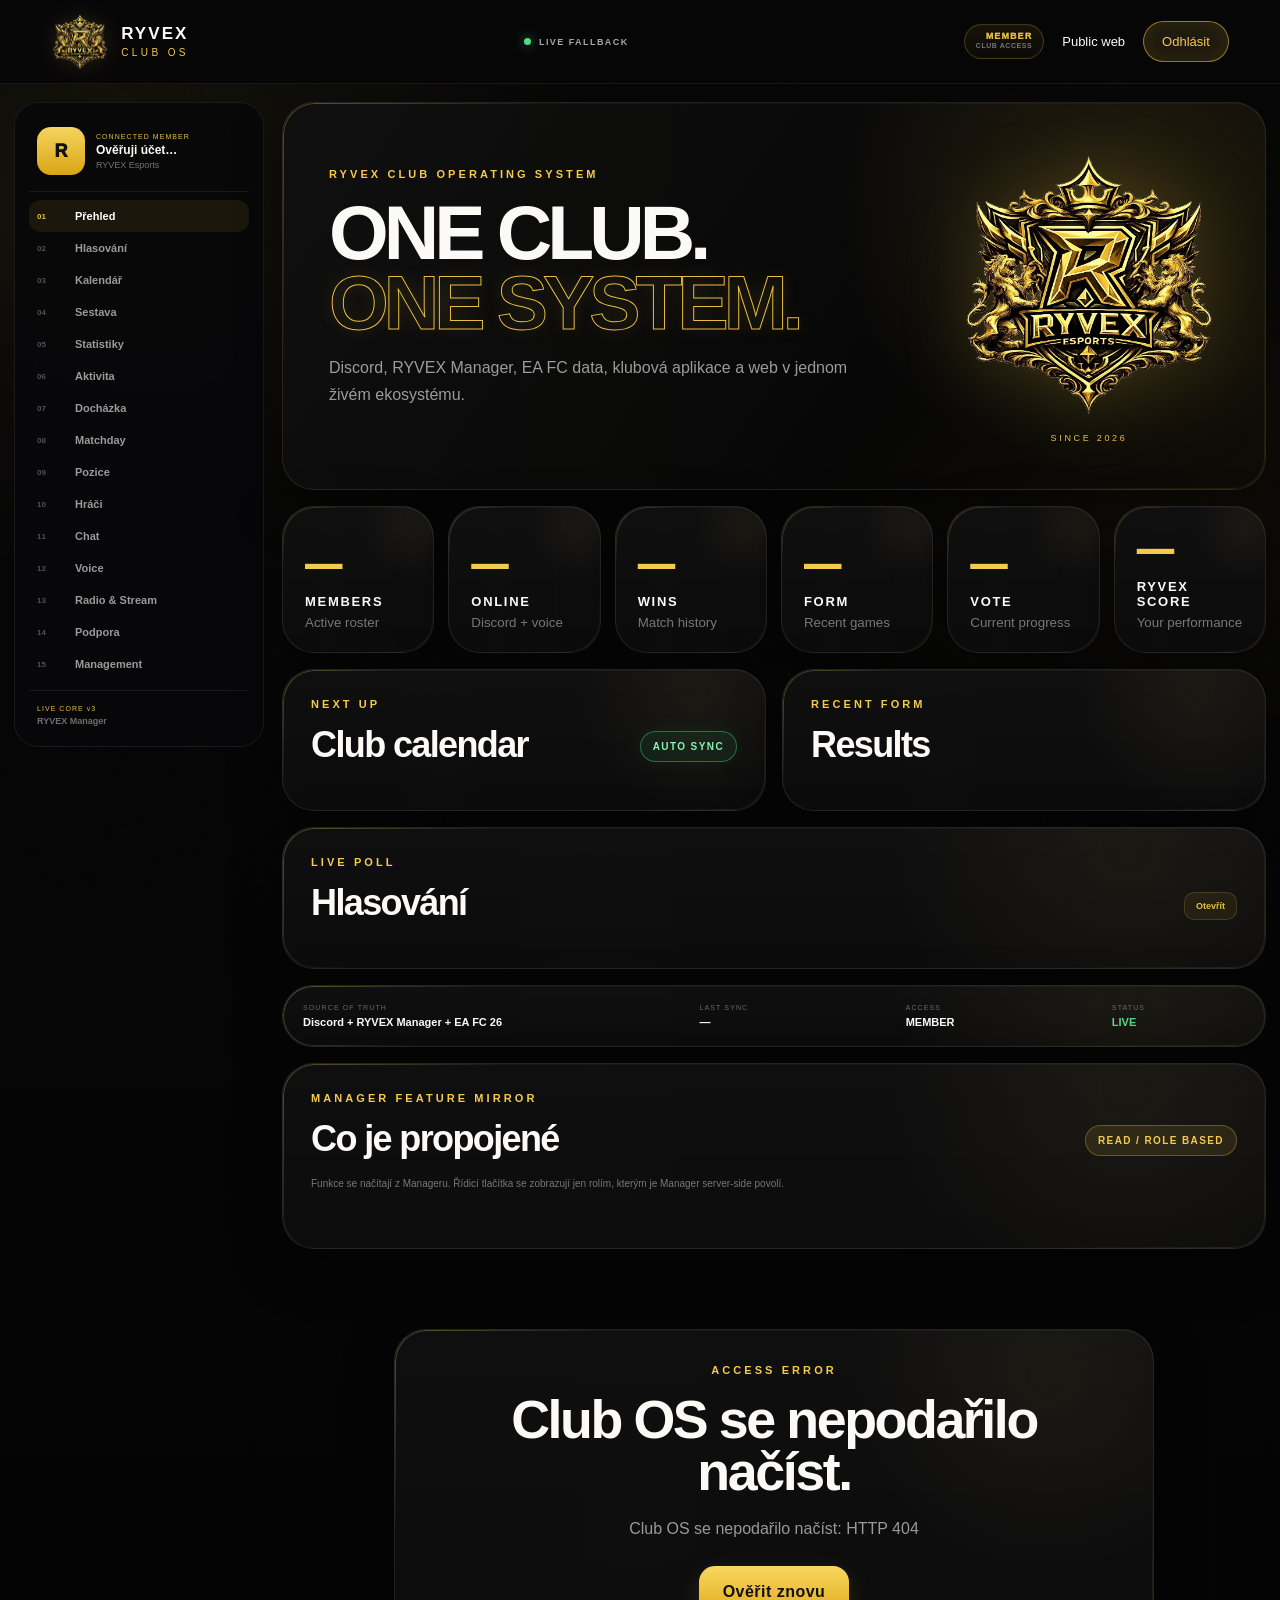
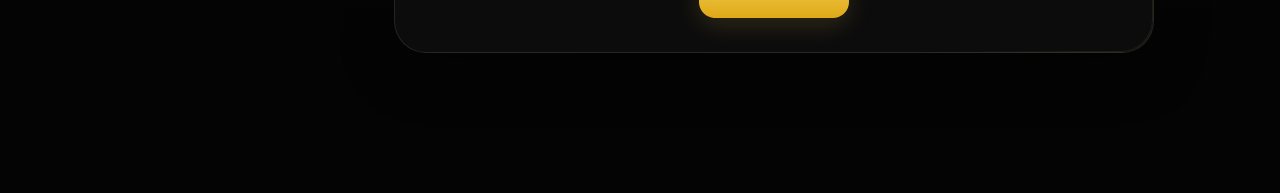
==== commit eef5e9a8: "Add files via upload" ====
--- a/members.html
+++ b/members.html
@@ -97,6 +97,7 @@
         </div>
         <section class="panel member-block"><div class="member-block-head"><div><div class="eyebrow">LIVE POLL</div><h2 id="overviewPollTitle">Hlasování</h2></div><button class="inline-action" data-goto="vote">Otevřít</button></div><div id="overviewPoll"></div></section>
         <section class="os-system-strip panel"><div><small>SOURCE OF TRUTH</small><b id="systemSource">Discord + RYVEX Manager + EA FC 26</b></div><div><small>LAST SYNC</small><b id="lastSync">—</b></div><div><small>ACCESS</small><b id="accessLevel">MEMBER</b></div><div><small>STATUS</small><b class="live-text">LIVE</b></div></section>
+        <section class="panel member-block"><div class="member-block-head"><div><div class="eyebrow">MANAGER FEATURE MIRROR</div><h2>Co je propojené</h2></div><span class="status-pill">READ / ROLE BASED</span></div><p class="admin-help">Funkce se načítají z Manageru. Řídicí tlačítka se zobrazují jen rolím, kterým je Manager server-side povolí.</p><div class="feature-mirror-grid" id="featureMirrorGridPublic"></div></section>
       </section>
 
       <section class="os-page" data-page-panel="vote">
@@ -138,6 +139,7 @@
           <article class="panel admin-capability" data-capability-card="announcement"><small>02</small><div><b>Oznámení</b><span id="capAnnouncement">Kontroluji…</span></div></article>
           <article class="panel admin-capability" data-capability-card="recruitment"><small>03</small><div><b>Nábor & Merch</b><span id="capRecruitment">Kontroluji…</span></div></article>
           <article class="panel admin-capability" data-capability-card="sport"><small>04</small><div><b>Sportovní řízení</b><span id="capSport">Kontroluji…</span></div></article>
+          <article class="panel admin-capability" data-capability-card="system"><small>05</small><div><b>System & Security</b><span id="capSystem">Kontroluji…</span></div></article>
         </section>
 
         <section class="panel member-block admin-live-control" id="activePollAdmin" data-admin-capability="poll" hidden>
@@ -194,14 +196,31 @@
           <div class="admin-request-list" id="adminRequestList"><div class="empty-inline">Požadavky se načtou po otevření Managementu.</div></div>
         </section>
 
+        <section class="panel member-block manager-feature-mirror" id="managerFeatureMirror">
+          <div class="member-block-head"><div><div class="eyebrow">MANAGER 5.11 • FEATURE MIRROR</div><h2>Manager funkce na webu</h2></div><span class="status-pill live-ok">RBAC LIVE</span></div>
+          <p class="admin-help">Katalog center a funkcí přichází přímo z Manageru. Hráč vidí povolený obsah; řídicí akce zůstávají jen rolím s odpovídajícím server-side oprávněním.</p>
+          <div class="feature-mirror-grid" id="featureMirrorGrid"></div><div class="unified-actions" id="platformDeepLinks"></div>
+        </section>
+        <section class="panel member-block unified-admin" id="playerWatchWeb" data-admin-capability="system" hidden>
+          <div class="member-block-head"><div><div class="eyebrow">PLAYER WATCH • ADMIN</div><h2>Kontrola hráčů</h2></div><button class="inline-action" id="playerWatchRefresh" type="button">Check now</button></div>
+          <div class="platform-analytics-grid"><div class="platform-analytics-card"><strong id="pwTotal">0</strong><span>HRÁČI</span></div><div class="platform-analytics-card"><strong id="pwOnline">0</strong><span>ONLINE</span></div><div class="platform-analytics-card"><strong id="pwRoster">0</strong><span>EA ROSTER OK</span></div><div class="platform-analytics-card"><strong id="pwMismatch">0</strong><span>MIMO ROSTER</span></div></div>
+          <div class="player-watch-web" id="playerWatchRows"></div>
+        </section>
+        <section class="panel member-block unified-admin" id="systemSecurityWeb" data-admin-capability="system" hidden>
+          <div class="member-block-head"><div><div class="eyebrow">ZERO TRUST • RBAC</div><h2>System & Security Control</h2></div><span class="status-pill">SERVER SIDE</span></div>
+          <div class="os-system-strip"><div><small>OWNER LOCK</small><b id="accessOwnerLock">—</b></div><div><small>SOURCE</small><b id="accessSource">Manager</b></div></div>
+          <div class="unified-actions"><button class="inline-action" id="systemEaSync" type="button">EA Sync</button><button class="inline-action" id="refreshDiscordCenters" type="button">Refresh Centers</button><button class="inline-action" id="systemRepair" type="button">System Repair</button><button class="inline-action" id="systemIntegrity" type="button">Full Integrity</button><button class="inline-action" id="accessReconcile" type="button">Access Reconcile</button></div>
+          <span class="action-message" id="systemControlMessage"></span><div class="unified-list" id="accessRoleCounts"></div>
+        </section>
+
         <section class="panel member-block platform-status-center" id="platformStatusCenter">
           <div class="member-block-head"><div><div class="eyebrow">UNIFIED OBSERVABILITY</div><h2>Platform Status Center</h2></div><span class="status-pill live-ok">REALTIME</span></div>
           <div class="platform-status-grid" id="platformStatusGrid"><div class="empty-inline">Čekám na platform heartbeat…</div></div>
           <div class="platform-analytics-grid" id="platformAnalyticsGrid"></div>
           <p class="admin-help" id="eventReplayState">Event replay se načítá…</p>
         </section>
-        <section class="panel member-block owner-only audit-timeline-center" id="auditTimelineCenter" hidden>
-          <div class="member-block-head"><div><div class="eyebrow">OWNER • CROSS-PLATFORM</div><h2>Audit Timeline</h2></div><span class="status-pill">READ ONLY</span></div>
+        <section class="panel member-block audit-allowed audit-timeline-center" id="auditTimelineCenter" hidden>
+          <div class="member-block-head"><div><div class="eyebrow">ADMIN / OWNER • CROSS-PLATFORM</div><h2>Audit Timeline</h2></div><span class="status-pill">READ ONLY</span></div>
           <div class="audit-timeline-list" id="auditTimelineList"><div class="empty-inline">Zatím bez událostí.</div></div>
         </section>
 
@@ -211,6 +230,6 @@
       <section class="panel member-error" id="memberError" hidden><div class="eyebrow">ACCESS ERROR</div><h2>Club OS se nepodařilo načíst.</h2><p id="memberErrorText">Pro vstup musí být Discord účet aktivním členem RYVEX Esports.</p><a class="btn btn-primary" href="/auth/login?mode=club">Ověřit znovu</a></section>
     </section>
   </main>
-  <script src="members.js?v=2.4.0"></script>
+  <script src="members.js?v=2.5.0"></script>
 </body>
 </html>
--- a/member-club-os.css
+++ b/member-club-os.css
@@ -78,3 +78,6 @@
 
 /* Website 2.4.0 — unified platform observability */
 .platform-status-center{margin:16px 0}.platform-status-grid{display:grid;grid-template-columns:repeat(4,minmax(0,1fr));gap:8px;margin-top:12px}.platform-status-card{display:flex;gap:9px;align-items:center;padding:12px;border:1px solid var(--os-line);border-radius:12px;background:#0b0b0d}.platform-status-card>div{display:grid;gap:3px}.platform-status-card b{font-size:10px}.platform-status-card small{font-size:7px;color:#666}.platform-status-dot{width:7px;height:7px;border-radius:50%;background:#666}.platform-status-card.online .platform-status-dot{background:var(--os-good);box-shadow:0 0 10px rgba(84,216,138,.4)}.platform-status-card.standby .platform-status-dot{background:var(--os-gold)}.platform-status-card.stale .platform-status-dot,.platform-status-card.degraded .platform-status-dot{background:#f39c4a}.platform-analytics-grid{display:grid;grid-template-columns:repeat(3,minmax(0,1fr));gap:8px;margin-top:10px}.platform-analytics-card{display:grid;gap:3px;padding:12px;border:1px solid rgba(231,189,61,.14);border-radius:12px;background:rgba(231,189,61,.035)}.platform-analytics-card strong{font-size:22px;color:var(--os-gold)}.platform-analytics-card span{font-size:8px;font-weight:950}.platform-analytics-card small{font-size:7px;color:#666}.audit-timeline-list{display:grid;gap:5px;max-height:440px;overflow:auto;margin-top:10px}.audit-timeline-row{display:flex;gap:10px;align-items:center;padding:10px;border-bottom:1px solid var(--os-line)}.audit-timeline-row>div{display:grid;gap:2px}.audit-timeline-row b{font-size:9px}.audit-timeline-row small{font-size:7px;color:#666}.audit-source{min-width:70px;text-align:center;padding:5px 7px;border:1px solid var(--os-line);border-radius:999px;font-size:7px;font-weight:950}.audit-source.website{color:#75c7ff}.audit-source.app{color:var(--os-gold)}.audit-source.tournament{color:#d7a3ff}.audit-source.manager{color:var(--os-good)}@media(max-width:760px){.platform-status-grid{grid-template-columns:1fr 1fr}.platform-analytics-grid{grid-template-columns:1fr}.audit-source{min-width:62px}}
+
+/* Website 2.5.0 — Manager 5.11 secure feature mirror */
+.feature-mirror-grid{display:grid;grid-template-columns:repeat(auto-fit,minmax(180px,1fr));gap:10px;margin:14px 0}.feature-mirror-row{display:flex;align-items:center;gap:10px;padding:12px;border:1px solid var(--line,#2b3039);border-radius:14px;background:rgba(255,255,255,.025)}.feature-mirror-row>span{font-size:20px}.feature-mirror-row b,.feature-mirror-row small{display:block}.feature-mirror-row small{opacity:.65;margin-top:3px}.feature-mirror-row.control{border-color:rgba(215,174,55,.45)}.player-watch-web{display:grid;gap:8px;max-height:600px;overflow:auto;margin-top:14px}.player-watch-row{display:flex;gap:10px;align-items:flex-start;padding:11px 12px;border:1px solid var(--line,#2b3039);border-radius:12px}.player-watch-row b,.player-watch-row small{display:block}.player-watch-row small{opacity:.7;margin-top:3px}
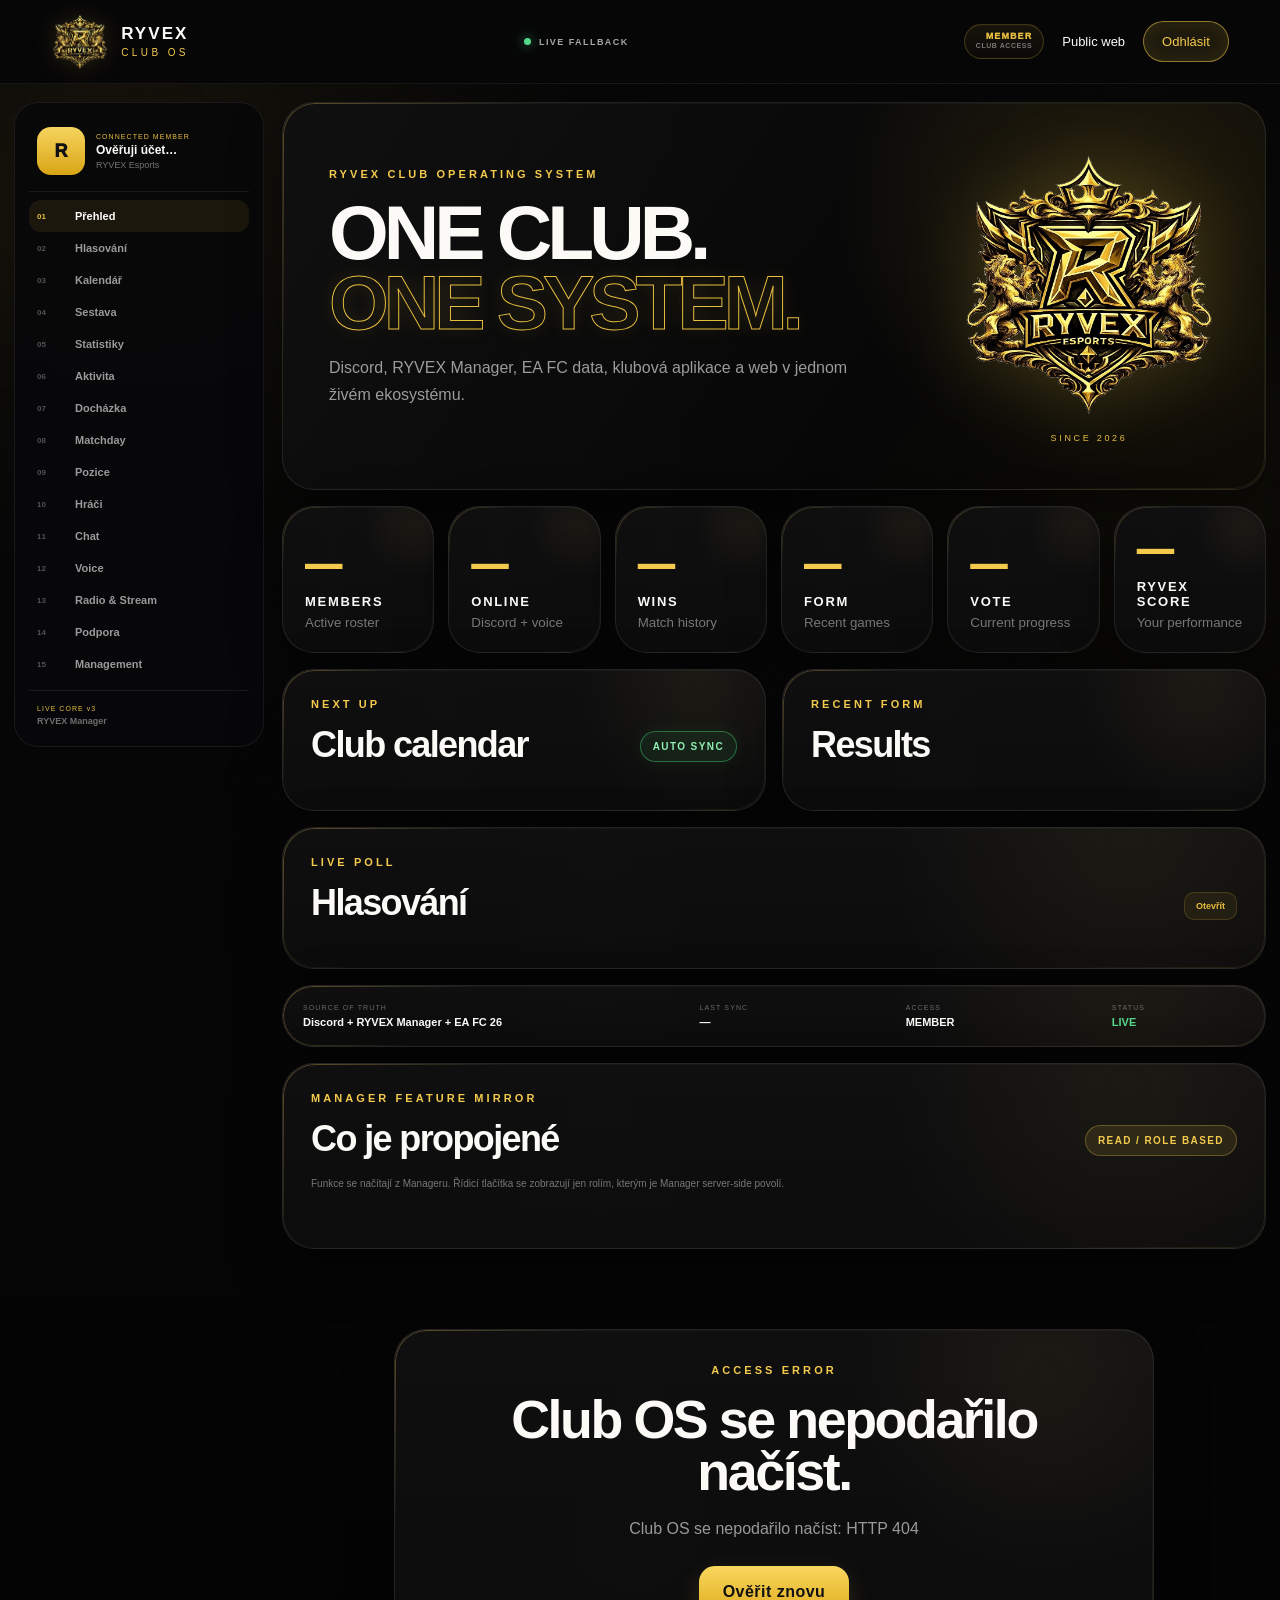
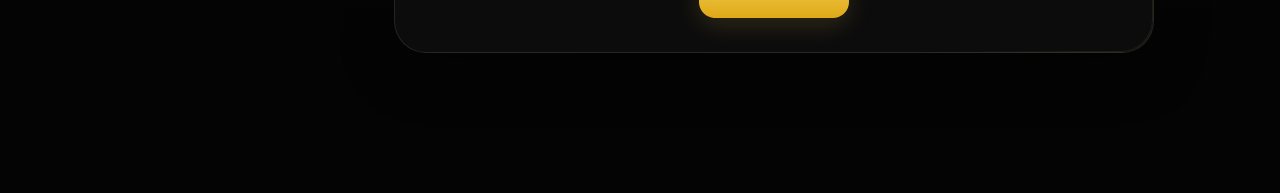
==== commit f3b5441d: "Add files via upload" ====
--- a/members.html
+++ b/members.html
@@ -230,6 +230,6 @@
       <section class="panel member-error" id="memberError" hidden><div class="eyebrow">ACCESS ERROR</div><h2>Club OS se nepodařilo načíst.</h2><p id="memberErrorText">Pro vstup musí být Discord účet aktivním členem RYVEX Esports.</p><a class="btn btn-primary" href="/auth/login?mode=club">Ověřit znovu</a></section>
     </section>
   </main>
-  <script src="members.js?v=2.5.0"></script>
+  <script src="members.js?v=2.6.0"></script>
 </body>
 </html>
--- a/member-club-os.css
+++ b/member-club-os.css
@@ -79,5 +79,12 @@
 /* Website 2.4.0 — unified platform observability */
 .platform-status-center{margin:16px 0}.platform-status-grid{display:grid;grid-template-columns:repeat(4,minmax(0,1fr));gap:8px;margin-top:12px}.platform-status-card{display:flex;gap:9px;align-items:center;padding:12px;border:1px solid var(--os-line);border-radius:12px;background:#0b0b0d}.platform-status-card>div{display:grid;gap:3px}.platform-status-card b{font-size:10px}.platform-status-card small{font-size:7px;color:#666}.platform-status-dot{width:7px;height:7px;border-radius:50%;background:#666}.platform-status-card.online .platform-status-dot{background:var(--os-good);box-shadow:0 0 10px rgba(84,216,138,.4)}.platform-status-card.standby .platform-status-dot{background:var(--os-gold)}.platform-status-card.stale .platform-status-dot,.platform-status-card.degraded .platform-status-dot{background:#f39c4a}.platform-analytics-grid{display:grid;grid-template-columns:repeat(3,minmax(0,1fr));gap:8px;margin-top:10px}.platform-analytics-card{display:grid;gap:3px;padding:12px;border:1px solid rgba(231,189,61,.14);border-radius:12px;background:rgba(231,189,61,.035)}.platform-analytics-card strong{font-size:22px;color:var(--os-gold)}.platform-analytics-card span{font-size:8px;font-weight:950}.platform-analytics-card small{font-size:7px;color:#666}.audit-timeline-list{display:grid;gap:5px;max-height:440px;overflow:auto;margin-top:10px}.audit-timeline-row{display:flex;gap:10px;align-items:center;padding:10px;border-bottom:1px solid var(--os-line)}.audit-timeline-row>div{display:grid;gap:2px}.audit-timeline-row b{font-size:9px}.audit-timeline-row small{font-size:7px;color:#666}.audit-source{min-width:70px;text-align:center;padding:5px 7px;border:1px solid var(--os-line);border-radius:999px;font-size:7px;font-weight:950}.audit-source.website{color:#75c7ff}.audit-source.app{color:var(--os-gold)}.audit-source.tournament{color:#d7a3ff}.audit-source.manager{color:var(--os-good)}@media(max-width:760px){.platform-status-grid{grid-template-columns:1fr 1fr}.platform-analytics-grid{grid-template-columns:1fr}.audit-source{min-width:62px}}
 
-/* Website 2.5.0 — Manager 5.11 secure feature mirror */
+/* Website 2.6.0 — Manager 5.12 secure feature mirror */
 .feature-mirror-grid{display:grid;grid-template-columns:repeat(auto-fit,minmax(180px,1fr));gap:10px;margin:14px 0}.feature-mirror-row{display:flex;align-items:center;gap:10px;padding:12px;border:1px solid var(--line,#2b3039);border-radius:14px;background:rgba(255,255,255,.025)}.feature-mirror-row>span{font-size:20px}.feature-mirror-row b,.feature-mirror-row small{display:block}.feature-mirror-row small{opacity:.65;margin-top:3px}.feature-mirror-row.control{border-color:rgba(215,174,55,.45)}.player-watch-web{display:grid;gap:8px;max-height:600px;overflow:auto;margin-top:14px}.player-watch-row{display:flex;gap:10px;align-items:flex-start;padding:11px 12px;border:1px solid var(--line,#2b3039);border-radius:12px}.player-watch-row b,.player-watch-row small{display:block}.player-watch-row small{opacity:.7;margin-top:3px}
+
+/* Website 2.6 secure modal / toast */
+.ryvex-dialog{max-width:520px;width:calc(100% - 32px);border:1px solid rgba(231,189,61,.28);border-radius:18px;background:#08090b;color:#fff;padding:0;box-shadow:0 24px 80px #000c}
+.ryvex-dialog::backdrop{background:rgba(0,0,0,.72);backdrop-filter:blur(5px)}
+.ryvex-dialog form{padding:24px;display:grid;gap:14px}.ryvex-dialog small{color:var(--os-gold);font-weight:900;letter-spacing:.15em}.ryvex-dialog h3{margin:0;font-size:24px}.ryvex-dialog p{margin:0;color:#999;line-height:1.6}
+.ryvex-dialog-actions{display:flex;justify-content:flex-end;gap:8px;margin-top:8px}.ryvex-dialog [data-danger="1"]{border-color:rgba(255,90,90,.45);color:#ff7777}
+.ryvex-notice{position:fixed;left:50%;bottom:95px;z-index:9999;transform:translate(-50%,24px);opacity:0;pointer-events:none;max-width:min(520px,calc(100% - 28px));padding:12px 16px;border-radius:13px;background:#111317;border:1px solid rgba(231,189,61,.25);color:#eee;box-shadow:0 16px 48px #000b;transition:.2s}.ryvex-notice.show{opacity:1;transform:translate(-50%,0)}.ryvex-notice[data-type="error"]{border-color:rgba(255,90,90,.38)}
